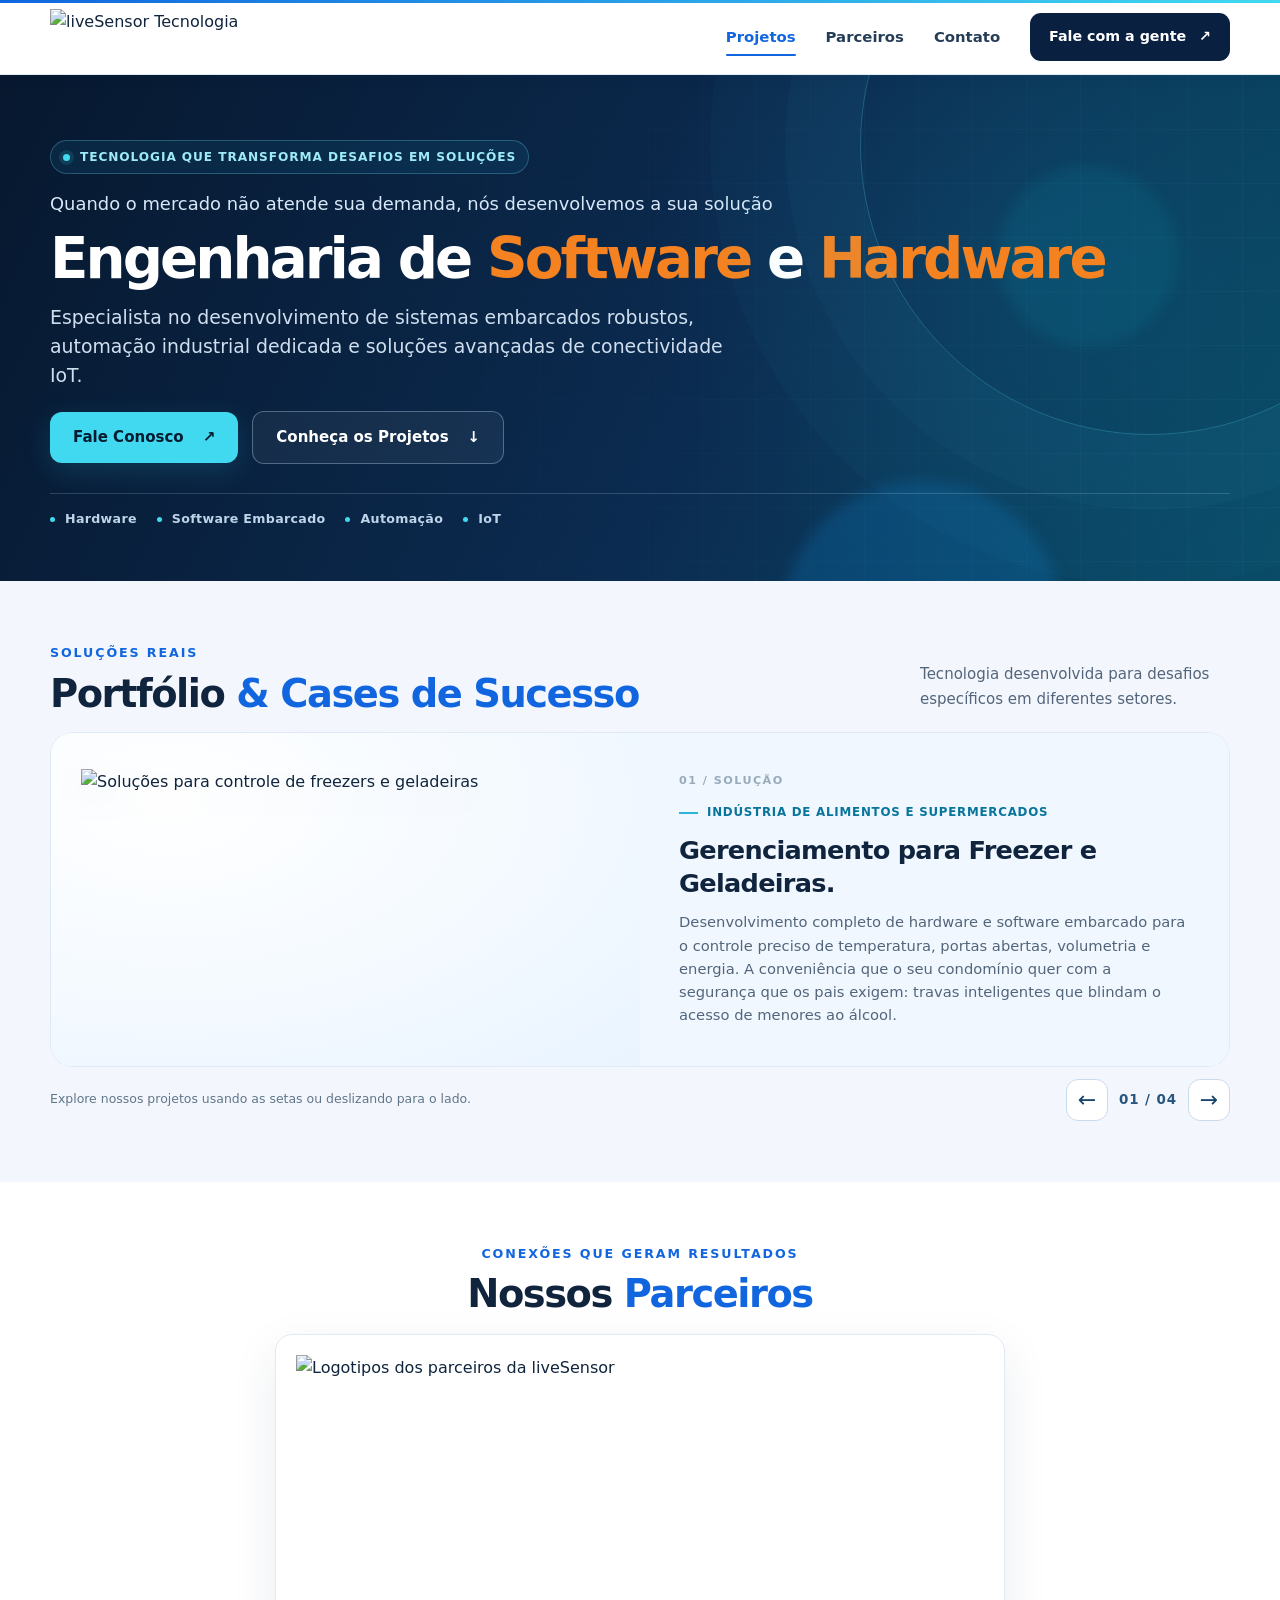
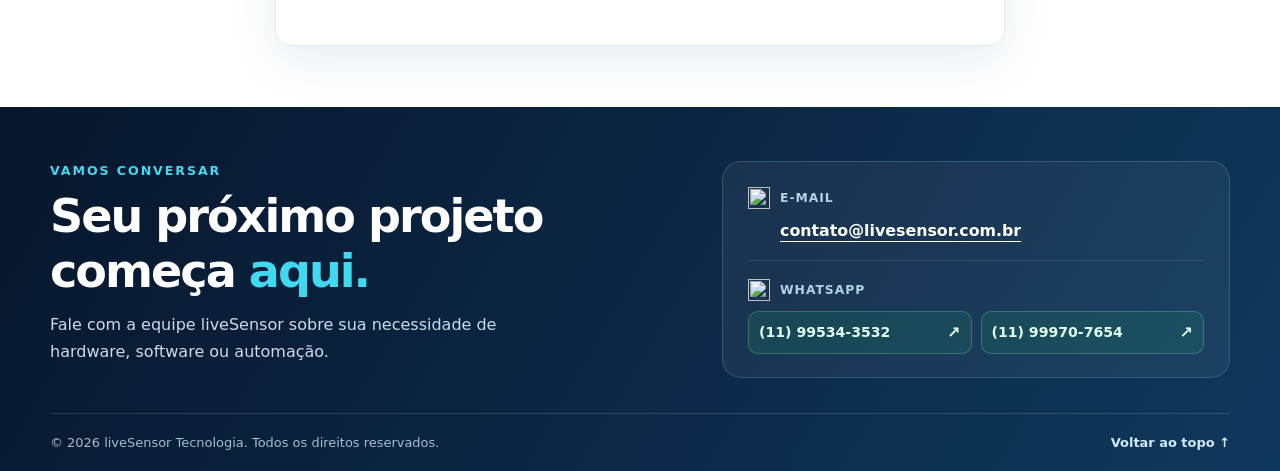
==== painel.html @ b9845a20 "Add files via upload" ====
<!DOCTYPE html>
<html lang="pt-BR">
<head>
  <meta charset="UTF-8">
  <meta name="viewport" content="width=device-width, initial-scale=1.0">
  <meta name="theme-color" content="#071b35">
  <meta name="description" content="liveSensor Tecnologia: desenvolvimento de hardware, software embarcado, automação industrial e soluções IoT sob medida.">
  <title>liveSensor | Desenvolvimento Tecnológico e IoT</title>
  <link rel="stylesheet" href="styles.css">
  <script src="script.js" defer></script>
</head>
<body>
  <a class="skip-link" href="#conteudo">Pular para o conteúdo</a>
  <div class="scroll-progress" aria-hidden="true"></div>

  <header class="site-header" id="topo">
    <div class="container header-inner">
      <a class="brand" href="#topo" aria-label="liveSensor Tecnologia — início">
        <img class="brand-logo" src="assets/logo.png" alt="liveSensor Tecnologia" width="250" height="69">
      </a>

      <button class="menu-toggle" type="button" aria-label="Abrir menu" aria-controls="main-navigation" aria-expanded="false">
        <span></span><span></span><span></span>
      </button>

      <nav class="main-nav" id="main-navigation" aria-label="Navegação principal">
        <a class="nav-link" href="#portfolio">Projetos</a>
        <a class="nav-link" href="#parceiros">Parceiros</a>
        <a class="nav-link" href="#contato">Contato</a>
        <a class="nav-contact" href="mailto:contato@livesensor.com.br">Fale com a gente <span aria-hidden="true">↗</span></a>
      </nav>
    </div>
  </header>

  <main id="conteudo">
    <section class="hero" aria-labelledby="hero-title">
      <div class="hero-grid" aria-hidden="true"></div>
      <div class="hero-pointer-glow" aria-hidden="true"></div>
      <div class="hero-orb hero-orb-one" aria-hidden="true"></div>
      <div class="hero-orb hero-orb-two" aria-hidden="true"></div>
      <div class="container hero-content">
        <p class="hero-eyebrow"><span class="live-dot" aria-hidden="true"></span> Tecnologia que transforma desafios em soluções</p>
        <p class="hero-tagline">Quando o mercado não atende sua demanda, nós desenvolvemos a sua solução</p>
        <h1 id="hero-title">Engenharia de <span class="hero-accent">Software</span> e <span class="hero-accent">Hardware</span></h1>
        <p class="hero-description">Especialista no desenvolvimento de sistemas embarcados robustos, automação industrial dedicada e soluções avançadas de conectividade IoT.</p>
        <div class="hero-actions">
          <a class="button button-primary" href="#contato">Fale Conosco <span aria-hidden="true">↗</span></a>
          <a class="button button-outline" href="#portfolio">Conheça os Projetos <span aria-hidden="true">↓</span></a>
        </div>
        <div class="hero-expertise" aria-label="Áreas de atuação">
          <span>Hardware</span><span>Software Embarcado</span><span>Automação</span><span>IoT</span>
        </div>
      </div>
    </section>

    <section class="portfolio section" id="portfolio" aria-labelledby="portfolio-title">
      <div class="container">
        <div class="section-heading">
          <div>
            <p class="section-kicker">SOLUÇÕES REAIS</p>
            <h2 id="portfolio-title">Portfólio <span>&amp; Cases de Sucesso</span></h2>
          </div>
          <p class="section-intro">Tecnologia desenvolvida para desafios específicos em diferentes setores.</p>
        </div>

        <div class="projects" id="project-track" role="region" aria-roledescription="carrossel" aria-label="Projetos e soluções da liveSensor" tabindex="0">
          <article class="project-card" data-category="industria" role="group" aria-roledescription="slide" aria-label="Projeto 1 de 4">
            <div class="project-media">
              <img src="assets/Freezer.jpg" alt="Soluções para controle de freezers e geladeiras" width="988" height="524" decoding="async">
            </div>
            <div class="project-content">
              <span class="project-number">01 / SOLUÇÃO</span>
              <p class="project-tag">Indústria de Alimentos e Supermercados</p>
              <h3>Gerenciamento para Freezer e Geladeiras.</h3>
              <p>Desenvolvimento completo de hardware e software embarcado para o controle preciso de temperatura, portas abertas, volumetria e energia. A conveniência que o seu condomínio quer com a segurança que os pais exigem: travas inteligentes que blindam o acesso de menores ao álcool.</p>
            </div>
          </article>

          <article class="project-card" data-category="automacao" role="group" aria-roledescription="slide" aria-label="Projeto 2 de 4">
            <div class="project-media">
              <img src="assets/MBO1.jpg" alt="Sistemas para automação de dobradeiras MBO" width="731" height="274" decoding="async">
            </div>
            <div class="project-content">
              <span class="project-number">02 / SOLUÇÃO</span>
              <p class="project-tag">Automação &amp; Retrofit</p>
              <h3>Controlador dobradeira MBO &amp; Dobra Janela</h3>
              <p>Transforme a eficiência da sua indústria gráfica com automação inteligente: controle de dobradeiras MBO, dobra janela e contadores de passagem monitorados em tempo real via IoT no seu celular ou desktop, garantindo o aumento real da sua produção e o fim do desperdício.</p>
            </div>
          </article>

          <article class="project-card" data-category="saude" role="group" aria-roledescription="slide" aria-label="Projeto 3 de 4">
            <div class="project-media">
              <img src="assets/CONJUNTO.jpg" alt="Dispositivos de monitoramento multiparamétrico para telemedicina" width="923" height="480" decoding="async">
            </div>
            <div class="project-content">
              <span class="project-number">03 / SOLUÇÃO</span>
              <p class="project-tag">Tecnologia Médica &amp; IoT</p>
              <h3>Telemedicina Multi-Parâmetros e Sensores</h3>
              <p>Eleve o padrão de cuidado da sua instituição com monitoramento clínico inteligente: dispositivos médicos avançados que capturam ECG, temperatura e oxigenação em tempo real, enviando os dados direto para a sua equipe multidisciplinar e integrando a telemedicina à rotina de clínicas, hospitais e casas de repouso.</p>
            </div>
          </article>

          <article class="project-card" data-category="seguranca" role="group" aria-roledescription="slide" aria-label="Projeto 4 de 4">
            <div class="project-media">
              <img src="assets/PORTARIA.jpg" alt="Equipamentos e interface de controle de acesso em condomínios" width="1003" height="648" decoding="async">
            </div>
            <div class="project-content">
              <span class="project-number">04 / SOLUÇÃO</span>
              <p class="project-tag">Controle de Acesso</p>
              <h3>Segurança e Agilidade em Condomínios</h3>
              <p>Controle de acesso com conexão direta ao apartamento ou ao morador, mesmo que o mesmo não esteja na localidade. Agilizando a comunicação para condômino.</p>
            </div>
          </article>
        </div>
        <div class="carousel-controls" aria-label="Controles do carrossel de projetos">
          <p class="carousel-hint">Explore nossos projetos usando as setas ou deslizando para o lado.</p>
          <div class="carousel-controls-actions">
            <button class="carousel-arrow" type="button" data-carousel-prev aria-label="Projeto anterior" title="Projeto anterior">&#8592;</button>
            <output class="carousel-count" id="carousel-count" aria-live="polite" aria-atomic="true">01 / 04</output>
            <button class="carousel-arrow" type="button" data-carousel-next aria-label="Próximo projeto" title="Próximo projeto">&#8594;</button>
          </div>
        </div>
      </div>
    </section>

    <section class="partners section" id="parceiros" aria-labelledby="partners-title">
      <div class="container">
        <div class="section-heading section-heading-center">
          <p class="section-kicker">CONEXÕES QUE GERAM RESULTADOS</p>
          <h2 id="partners-title">Nossos <span>Parceiros</span></h2>
        </div>
        <div class="partners-image">
          <img src="assets/parceiros.jpg" alt="Logotipos dos parceiros da liveSensor" width="1080" height="424" decoding="async">
        </div>
      </div>
    </section>
  </main>

  <footer class="site-footer" id="contato">
    <div class="container">
      <div class="footer-top">
        <div class="footer-intro">
          <p class="section-kicker">VAMOS CONVERSAR</p>
          <h2>Seu próximo projeto começa <span>aqui.</span></h2>
          <p>Fale com a equipe liveSensor sobre sua necessidade de hardware, software ou automação.</p>
        </div>
        <div class="contact-card">
          <div class="contact-group">
            <p class="contact-label"><img class="contact-icon" src="assets/email.svg" width="22" height="22" alt="" aria-hidden="true">E-mail</p>
            <a class="contact-link" href="mailto:contato@livesensor.com.br">contato@livesensor.com.br</a>
          </div>
          <div class="contact-group">
            <p class="contact-label"><img class="contact-icon" src="assets/whatsapp.svg" width="22" height="22" alt="" aria-hidden="true">WhatsApp</p>
            <div class="whatsapp-numbers" aria-label="Dois números para atendimento via WhatsApp">
              <a class="whatsapp-number" href="https://wa.me/5511995343532" target="_blank" rel="noopener noreferrer" aria-label="Conversar pelo WhatsApp no número (11) 99534-3532">(11) 99534-3532 <span aria-hidden="true">↗</span></a>
              <a class="whatsapp-number" href="https://wa.me/5511999707654" target="_blank" rel="noopener noreferrer" aria-label="Conversar pelo WhatsApp no número (11) 99970-7654">(11) 99970-7654 <span aria-hidden="true">↗</span></a>
            </div>
          </div>
        </div>
      </div>
      <div class="footer-bottom">
        <span>© <span id="current-year">2026</span> liveSensor Tecnologia. Todos os direitos reservados.</span>
        <a href="#topo">Voltar ao topo ↑</a>
      </div>
    </div>
  </footer>
  <a class="back-to-top" href="#topo" aria-label="Voltar ao topo" title="Voltar ao topo">↑</a>
</body>
</html>
---- styles.css ----
:root {
  color-scheme: light;
  --navy-950: #07162c;
  --navy-900: #0a2040;
  --navy-800: #123455;
  --blue-600: #1166df;
  --blue-500: #277ded;
  --cyan-400: #41d9f0;
  --cyan-300: #86ecf8;
  --brand-orange: #f58220;
  --ink: #10253d;
  --slate: #53657b;
  --surface: #ffffff;
  --cloud: #f3f7fd;
  --line: #e0eaf4;
  --shadow: 0 16px 48px rgba(11, 45, 84, .085);
  --radius: 22px;
  --header-height: 88px;
}
*, *::before, *::after { box-sizing: border-box; }
html { scroll-behavior: smooth; scroll-padding-top: calc(var(--header-height) + 12px); }
body { margin: 0; font-family: Inter, 'Segoe UI', system-ui, -apple-system, BlinkMacSystemFont, sans-serif; color: var(--ink); background: var(--surface); line-height: 1.65; -webkit-font-smoothing: antialiased; }
a { color: inherit; }
img { max-width: 100%; display: block; }
button { font: inherit; }
button, a { -webkit-tap-highlight-color: transparent; }
a:focus-visible, button:focus-visible { outline: 3px solid var(--cyan-400); outline-offset: 4px; }
.container { width: min(100% - 48px, 1180px); margin-inline: auto; }
.skip-link { position: absolute; z-index: 3000; top: -100px; left: 16px; background: white; padding: 9px 16px; }
.skip-link:focus { top: 16px; }

/* Cabeçalho com navegação responsiva */
.site-header { position: sticky; top: 0; z-index: 50; background: rgba(255,255,255,.98); border-bottom: 1px solid var(--line); box-shadow: 0 5px 28px rgba(9,40,78,.055); }
.site-header::before { content: ''; position: absolute; inset: 0 0 auto; height: 3px; background: linear-gradient(90deg, var(--blue-600), var(--cyan-400)); }
.header-inner { min-height: var(--header-height); display: flex; align-items: center; justify-content: space-between; gap: 24px; }
.brand { display: inline-flex; flex: 0 0 auto; align-items: center; text-decoration: none; }
.brand-logo { width: clamp(185px, 18vw, 220px); height: auto; }
.main-nav { display: flex; align-items: center; gap: 30px; }
.nav-link { color: #263d58; font-size: .93rem; font-weight: 650; text-decoration: none; transition: color .18s ease; }
.nav-link:hover { color: var(--blue-600); }
.nav-contact { padding: 12px 19px; border-radius: 11px; background: var(--navy-900); color: white; font-size: .89rem; font-weight: 700; text-decoration: none; transition: background .2s ease, transform .2s ease; }
.nav-contact:hover { background: var(--blue-600); transform: translateY(-1px); }
.nav-contact span { margin-left: 8px; }
.menu-toggle { display: none; }

/* Abertura com estética tecnológica */
.hero { position: relative; isolation: isolate; overflow: hidden; background: linear-gradient(116deg, #07182f 0%, #0b2b50 56%, #094c67 100%); color: white; padding: clamp(82px, 9vw, 132px) 0 82px; }
.hero-grid { position: absolute; z-index: -1; inset: 0; opacity: .25; background-image: linear-gradient(rgba(118,214,242,.16) 1px,transparent 1px), linear-gradient(90deg,rgba(118,214,242,.16) 1px,transparent 1px); background-size: 54px 54px; mask-image: linear-gradient(90deg,transparent 15%,#000 100%); }
.hero::after { content: ''; position: absolute; width: 580px; height: 580px; right: -160px; top: -220px; border: 1px solid rgba(91,228,247,.25); border-radius: 50%; box-shadow: 0 0 0 75px rgba(65,217,240,.026), 0 0 0 150px rgba(65,217,240,.025); pointer-events: none; }
.hero-orb { position: absolute; z-index: -1; filter: blur(7px); border-radius: 50%; pointer-events: none; }
.hero-orb-one { width: 280px; height: 280px; right: 17%; bottom: -180px; background: rgba(16,135,217,.21); }
.hero-orb-two { width: 180px; height: 180px; right: 8%; top: 18%; background: rgba(5,211,228,.08); }
.hero-content { position: relative; }
.hero-eyebrow { display: inline-flex; align-items: center; gap: 10px; margin: 0 0 29px; padding: 8px 13px; border: 1px solid rgba(110,226,245,.27); border-radius: 999px; background: rgba(21,122,166,.14); color: #9eeaf6; font-size: .76rem; font-weight: 700; letter-spacing: .075em; text-transform: uppercase; }
.live-dot { width: 7px; height: 7px; flex: 0 0 auto; border-radius: 50%; background: var(--cyan-400); box-shadow: 0 0 0 4px rgba(65,217,240,.12); }
.hero-tagline { max-width: 760px; margin: 0 0 18px; color: #d8e8f8; font-size: clamp(.98rem, 1.6vw, 1.12rem); font-weight: 500; }
.hero h1 { max-width: none; margin: 0 0 20px; font-size: clamp(2.07rem, 4.95vw, 4.14rem); line-height: 1.08; font-weight: 820; letter-spacing: -.052em; white-space: nowrap; }
.hero-accent { color: var(--brand-orange); }
.hero-description { max-width: 750px; margin: 0; color: #d0dfef; font-size: clamp(1rem, 1.65vw, 1.18rem); }
.hero-actions { display: flex; align-items: center; flex-wrap: wrap; gap: 14px; margin-top: 31px; }
.button { display: inline-flex; align-items: center; justify-content: center; gap: 19px; min-height: 50px; padding: 13px 23px; border-radius: 12px; font-size: .94rem; font-weight: 750; text-decoration: none; transition: transform .2s ease, background .2s ease, box-shadow .2s ease; }
.button:hover { transform: translateY(-2px); }
.button-primary { color: #041c31; background: var(--cyan-400); box-shadow: 0 8px 28px rgba(45,202,231,.16); }
.button-primary:hover { background: var(--cyan-300); }
.button-outline { border: 1px solid rgba(201,230,250,.33); background: rgba(255,255,255,.05); color: white; }
.button-outline:hover { background: rgba(255,255,255,.11); }
.hero-expertise { display: flex; gap: 10px 25px; flex-wrap: wrap; margin-top: 59px; padding-top: 21px; border-top: 1px solid rgba(212,236,255,.18); color: #bed4e9; font-size: .79rem; font-weight: 600; letter-spacing: .025em; }
.hero-expertise span { display: inline-flex; align-items: center; gap: 10px; }
.hero-expertise span::before { content: ''; width: 5px; height: 5px; border-radius: 50%; background: var(--cyan-400); }

/* Portfólio */
.section { padding: clamp(66px, 7vw, 105px) 0; }
.portfolio { background: var(--cloud); }
.section-heading { display: flex; align-items: end; justify-content: space-between; gap: 24px; margin-bottom: 38px; }
.section-kicker { margin: 0 0 11px; color: var(--blue-600); font-size: .79rem; font-weight: 800; letter-spacing: .15em; }
.section-heading h2 { margin: 0; font-size: clamp(1.85rem, 3.35vw, 2.75rem); line-height: 1.18; letter-spacing: -.038em; }
.section-heading h2 span { color: var(--blue-600); }
.section-intro { max-width: 310px; margin: 0 0 4px; color: var(--slate); font-size: .94rem; }
.projects { display: grid; gap: 28px; }
.project-card { display: grid; grid-template-columns: minmax(0,1fr) minmax(0,1fr); min-height: 355px; overflow: hidden; border: 1px solid var(--line); border-radius: var(--radius); background-color: rgb(240, 247, 254); }background: white; box-shadow: var(--shadow); }
.project-card:nth-child(even) .project-media { order: 2; }
.project-media { min-width: 0; display: grid; place-items: center; padding: clamp(18px, 3vw, 35px); background: radial-gradient(ellipse at 20% 20%, #fff 0%, #f3f9ff 59%, #e9f4ff 100%); overflow: hidden; }
.project-media img { width: 100%; height: 100%; max-height: 285px; object-fit: contain; transition: transform .35s ease; filter: drop-shadow(0 12px 17px rgba(17,51,84,.06)); }
.project-card:hover .project-media img { transform: scale(1.025); }
.project-content { display: flex; flex-direction: column; justify-content: center; align-items: flex-start; padding: clamp(27px, 4vw, 52px); min-width: 0; background-color: rgb(240, 247, 254); }
.project-number { display: inline-block; margin-bottom: 28px; font-size: .7rem; font-weight: 800; letter-spacing: .13em; color: #98abbc; }
.project-tag { display: inline-flex; align-items: center; gap: 9px; margin: 0 0 11px; color: #08759c; text-transform: uppercase; font-size: .74rem; font-weight: 800; letter-spacing: .065em; }
.project-tag::before { content: ''; width: 19px; height: 2px; background: #2bb5d9; }
.project-content h3 { margin: 0 0 16px; color: var(--ink); font-size: clamp(1.4rem, 2.1vw, 1.85rem); line-height: 1.28; letter-spacing: -.028em; }
.project-content > p:last-child { margin: 0; color: var(--slate); font-size: .95rem; line-height: 1.75; }

/* Parceiros */
.partners { background: #fff; }
.section-heading-center { display: block; text-align: center; margin-bottom: 35px; }
.partners-image { max-width: 930px; margin-inline: auto; padding: clamp(15px, 2.5vw, 30px); border: 1px solid var(--line); border-radius: 22px; background: white; box-shadow: var(--shadow); }
.partners-image img { width: 100%; height: auto; object-fit: contain; }

/* Contato e rodapé */
.site-footer { padding: 76px 0 0; color: white; background: linear-gradient(120deg,#07162c 0%,#10385c 100%); }
.footer-top { display: grid; grid-template-columns: minmax(0,1.1fr) minmax(0,.9fr); gap: clamp(28px, 7vw, 100px); align-items: start; padding-bottom: 64px; }
.footer-intro .section-kicker { color: var(--cyan-400); }
.footer-intro h2 { max-width: 560px; margin: 0 0 17px; font-size: clamp(1.9rem,4vw,3.25rem); line-height: 1.2; letter-spacing: -.043em; }
.footer-intro h2 span { color: var(--cyan-400); }
.footer-intro > p:last-child { max-width: 470px; margin: 0; color: #c9ddef; }
.contact-card { padding: 29px; border: 1px solid rgba(163,224,249,.2); border-radius: 19px; background: rgba(255,255,255,.055); }
.contact-label { margin: 0 0 4px; color: #a9c4d9; font-size: .77rem; font-weight: 700; letter-spacing: .08em; text-transform: uppercase; }
.contact-label-spaced { margin-top: 18px; }
.contact-link { display: inline-block; max-width: 100%; overflow-wrap: anywhere; color: white; font-size: clamp(.99rem,1.5vw,1.12rem); font-weight: 700; text-underline-offset: 5px; }
.contact-link:hover { color: var(--cyan-400); }
.button-whatsapp { display: flex; margin-top: 24px; background: #1ec477; color: #052b1b; }
.button-whatsapp:hover { background: #3fda93; }
.footer-bottom { display: flex; align-items: center; justify-content: space-between; gap: 14px; border-top: 1px solid rgba(255,255,255,.14); min-height: 77px; color: #a3bfd5; font-size: .81rem; }
.footer-bottom a { color: #cfe8f5; text-decoration: none; font-weight: 700; }
.footer-bottom a:hover { color: var(--cyan-400); }

@media (max-width: 900px) {
  :root { --header-height: 78px; }
  .brand-logo { width: 185px; }
  .main-nav { gap: 18px; }
  .nav-contact { padding: 11px 12px; }
  .project-card { min-height: 330px; }
  .project-content { padding: 26px; }
  .project-number { margin-bottom: 14px; }
}
@media (max-width: 700px) {
  :root { --header-height: 74px; }
  .container { width: min(100% - 36px, 560px); }
  .header-inner { position: relative; }
  .brand-logo { width: 175px; }
  .menu-toggle { display: flex; width: 44px; height: 44px; align-items: center; justify-content: center; flex-direction: column; gap: 5px; padding: 8px; border: 1px solid var(--line); border-radius: 10px; background: white; cursor: pointer; }
  .menu-toggle span { width: 21px; height: 2px; border-radius: 2px; background: var(--navy-900); transition: transform .2s ease, opacity .2s ease; }
  .menu-toggle[aria-expanded="true"] span:first-child { transform: translateY(7px) rotate(45deg); }
  .menu-toggle[aria-expanded="true"] span:nth-child(2) { opacity: 0; }
  .menu-toggle[aria-expanded="true"] span:last-child { transform: translateY(-7px) rotate(-45deg); }
  .main-nav { display: none; position: absolute; top: calc(100% - 1px); left: -18px; right: -18px; flex-direction: column; align-items: stretch; gap: 0; padding: 12px 18px 17px; border: 1px solid var(--line); border-top: 0; border-radius: 0 0 15px 15px; background: white; box-shadow: 0 17px 25px rgba(6,33,66,.12); }
  .main-nav.is-open { display: flex; }
  .nav-link { padding: 11px 9px; }
  .nav-contact { margin-top: 7px; text-align: center; }
  .hero { padding: 66px 0 42px; }
  .hero::after { width: 340px; height: 340px; right: -220px; top: -140px; }
  .hero-eyebrow { font-size: .66rem; letter-spacing: .045em; line-height: 1.4; margin-bottom: 24px; }
  .hero h1 { font-size: clamp(2.12rem, 9.25vw, 3.3rem); }
  .hero-expertise { margin-top: 42px; }
  .section { padding: 65px 0; }
  .section-heading { display: block; margin-bottom: 28px; }
  .section-intro { max-width: 510px; margin-top: 13px; }
  .projects { gap: 21px; }
  .project-card { grid-template-columns: minmax(0, 1fr); min-height: 0; border-radius: 18px; }
  .project-card:nth-child(even) .project-media { order: 0; }
  .project-media { height: clamp(220px, 58vw, 310px); padding: 20px; }
  .project-media img { max-height: 100%; }
  .project-content { padding: 27px 24px 29px; }
  .project-number { margin-bottom: 13px; }
  .project-content h3 { font-size: 1.45rem; }
  .footer-top { grid-template-columns: 1fr; gap: 27px; padding-bottom: 47px; }
  .site-footer { padding-top: 59px; }
}
@media (max-width: 390px) {
  .container { width: calc(100% - 30px); }
  .main-nav { left: -15px; right: -15px; }
  .hero-eyebrow { font-size: .63rem; }
  .hero-actions { gap: 10px; }
  .button { padding-inline: 16px; gap: 8px; font-size: .87rem; }
  .project-content { padding: 24px 20px; }
  .footer-bottom { flex-direction: column; align-items: flex-start; justify-content: center; gap: 7px; padding: 18px 0; }
}
@media (prefers-reduced-motion: reduce) {
  html { scroll-behavior: auto; }
  *, *::before, *::after { transition-duration: .01ms !important; animation-duration: .01ms !important; }
}


/* v2 — interatividade discreta, conteúdo acessível e contatos com ícones locais */
.scroll-progress { position: fixed; inset: 0 auto auto 0; z-index: 110; height: 3px; width: 100%; transform: scaleX(0); transform-origin: left center; pointer-events: none; background: linear-gradient(90deg, #1674ff, #41d9f0, #8df5ec); box-shadow: 0 0 12px rgba(65,217,240,.55); }
.site-header { transition: box-shadow .24s ease, background .24s ease; }
.site-header.is-scrolled { box-shadow: 0 10px 33px rgba(7,32,62,.13); background: rgba(255,255,255,.96); backdrop-filter: blur(13px); -webkit-backdrop-filter: blur(13px); }
.nav-link { position: relative; }
.nav-link::after { content: ''; position: absolute; left: 0; right: 100%; bottom: -7px; height: 2px; border-radius: 2px; background: var(--blue-600); transition: right .25s ease; }
.nav-link:hover::after, .nav-link.is-active::after { right: 0; }
.nav-link.is-active { color: var(--blue-600); }
.hero-pointer-glow { position: absolute; z-index: -1; inset: 0; pointer-events: none; opacity: .42; background: radial-gradient(550px circle at var(--pointer-x, 80%) var(--pointer-y, 35%), rgba(35,190,233,.21), transparent 68%); transition: opacity .4s ease; }
.hero-grid { animation: drift-grid 32s linear infinite; }
.hero-orb-one { animation: float-orb 9s ease-in-out infinite alternate; }
.hero-orb-two { animation: float-orb 12s ease-in-out infinite alternate-reverse; }
.live-dot { animation: dot-pulse 2.5s ease-in-out infinite; }
@keyframes drift-grid { to { background-position: 54px 54px; } }
@keyframes float-orb { to { transform: translate3d(0,-25px,0); } }
@keyframes dot-pulse { 50% { box-shadow: 0 0 0 9px rgba(65,217,240,0); } }
.project-filters { display: none; }
.filter-button { border: 1px solid #cfdeee; border-radius: 999px; padding: 10px 18px; min-height: 44px; color: #31516c; background: #fff; font-size: .86rem; font-weight: 700; cursor: pointer; transition: background .2s ease, border-color .2s ease, color .2s ease, box-shadow .2s ease, transform .2s ease; }
.filter-button:hover { border-color: #74bddb; color: var(--blue-600); transform: translateY(-1px); }
.filter-button.is-active { border-color: var(--blue-600); color: #fff; background: var(--blue-600); box-shadow: 0 7px 19px rgba(17,102,223,.15); }
.project-card[hidden] { display: none !important; }
.project-card { transition: box-shadow .3s ease, border-color .3s ease, transform .3s ease; }
@media (hover: hover) and (pointer: fine) {
  .project-card:hover { border-color: #bfd9f8; transform: translateY(-4px); box-shadow: 0 24px 50px rgba(11,45,84,.13); }
}
.project-card.filter-just-shown { animation: project-appear .36s ease-out both; }
@keyframes project-appear { from { opacity: .5; transform: translateY(12px); } to { opacity: 1; transform: translateY(0); } }
.visually-hidden { position: absolute!important; height: 1px; width: 1px; padding: 0; margin: -1px; overflow: hidden; clip: rect(0,0,0,0); white-space: nowrap; border: 0; }
.js-enhanced .reveal:not(.is-revealed) { opacity: 0; transform: translateY(24px); }
.js-enhanced .reveal { transition: opacity .65s ease, transform .65s cubic-bezier(.2,.7,.2,1); }
.js-enhanced .reveal.is-revealed { opacity: 1; transform: translateY(0); }
.contact-card { transition: border-color .3s ease, background .3s ease; }
.contact-card:hover { border-color: rgba(99,217,244,.45); background: rgba(255,255,255,.07); }
.contact-group + .contact-group { margin-top: 21px; padding-top: 19px; border-top: 1px solid rgba(255,255,255,.1); }
.contact-label { display: flex; align-items: center; gap: 10px; min-height: 27px; margin-bottom: 4px; color: #b2d3e6; }
.contact-icon { width: 22px; height: 22px; flex: 0 0 auto; object-fit: contain; }
.contact-link { display: inline-block; margin-left: 32px; max-width: calc(100% - 32px); text-decoration-thickness: 1px; }
.button-whatsapp img { width: 22px; height: 22px; flex: 0 0 auto; filter: brightness(.3) saturate(1); }
.back-to-top { position: fixed; right: 22px; bottom: 20px; z-index: 40; width: 46px; height: 46px; display: grid; place-items: center; border: 1px solid rgba(255,255,255,.5); border-radius: 14px; background: var(--navy-900); color: white; box-shadow: 0 8px 23px rgba(9,38,74,.24); text-decoration: none; font-size: 26px; font-weight: 700; line-height: 1; opacity: 0; visibility: hidden; transform: translateY(14px); transition: opacity .22s ease, visibility .22s ease, transform .22s ease, background .22s ease; }
.back-to-top.is-visible { opacity: 1; visibility: visible; transform: translateY(0); }
.back-to-top:hover { background: var(--blue-600); transform: translateY(-3px); }
@media (max-width:700px) {
  .project-filters { flex-wrap: nowrap; overflow-x: auto; scrollbar-width: thin; margin-right: -18px; padding: 0 18px 8px 0; -webkit-overflow-scrolling: touch; }
  .filter-button { flex: 0 0 auto; }
  .nav-link::after { display: none; }
  .back-to-top { right: 14px; bottom: 14px; width: 42px; height: 42px; }
}
@media (max-width:390px) {
  .contact-card { padding: 21px 18px; }
  .contact-link { font-size: .97rem; }
  .button-whatsapp { gap: 7px; padding-inline: 10px; }
}
@media (prefers-reduced-motion: reduce) {
  .hero-grid, .hero-orb, .live-dot, .project-card.filter-just-shown { animation: none !important; }
  .js-enhanced .reveal:not(.is-revealed), .js-enhanced .reveal { opacity: 1; transform: none; }
}

/* Dois canais de atendimento via WhatsApp */
.button-whatsapp-secondary { margin-top: 10px; }
.button-whatsapp { width: 100%; gap: 10px; flex-wrap: wrap; text-align: center; }
.button-whatsapp span { margin-left: auto; }


/* V3 — apresentação mais compacta e portfólio em carrossel */
:root { --header-height: 74px; }
.header-inner { gap: 18px; }
.brand-logo { width: clamp(178px, 17vw, 205px); }
.site-header { box-shadow: 0 3px 15px rgba(9, 40, 78, .05); }
.hero { padding: clamp(44px, 5.1vw, 73px) 0 clamp(36px, 4vw, 56px); }
.hero-eyebrow { margin-bottom: 15px; padding: 6px 12px; }
.hero-tagline { margin-bottom: 10px; }
.hero h1 { font-size: clamp(2rem, 4.4vw, 3.65rem); margin-bottom: 13px; white-space: nowrap; }
.hero-description { max-width: 710px; line-height: 1.55; }
.hero-actions { margin-top: 21px; }
.hero-expertise { margin-top: 29px; padding-top: 15px; gap: 8px 20px; }
.section { padding: clamp(40px, 4.8vw, 62px) 0; }
.section-heading { margin-bottom: 16px; }
.section-kicker { margin-bottom: 7px; }
.section-heading h2 { font-size: clamp(1.7rem, 3vw, 2.5rem); }
.project-filters { display: none; }
.filter-button { flex: 0 0 auto; min-height: 40px; padding: 8px 15px; scroll-snap-align: start; white-space: nowrap; }
.projects { display: flex; align-items: stretch; gap: 0; overflow-x: auto; overscroll-behavior-inline: contain; scroll-snap-type: x mandatory; scrollbar-width: none; scroll-behavior: smooth; border-radius: var(--radius); }
.projects::-webkit-scrollbar { display: none; }
.project-card, .project-card:nth-child(even) { flex: 0 0 100%; width: 100%; min-width: 100%; min-height: 310px; max-height: none; scroll-snap-align: start; scroll-snap-stop: always; box-shadow: none; }
.project-card:nth-child(even) .project-media { order: 0; }
.project-media { padding: clamp(17px, 2.8vw, 30px); }
.project-media img { max-height: 260px; }
.project-content { padding: clamp(22px, 3.25vw, 39px); }
.project-number { margin-bottom: 13px; }
.project-content h3 { margin-bottom: 11px; font-size: clamp(1.3rem, 2vw, 1.72rem); }
.project-content > p:last-child { line-height: 1.58; font-size: .92rem; }
.project-card.filter-just-shown { animation: none; }
.carousel-controls { display: flex; justify-content: space-between; align-items: center; gap: 14px; margin-top: 12px; }
.carousel-hint { margin: 0; color: #61768a; font-size: .78rem; }
.carousel-controls-actions { display: flex; align-items: center; gap: 9px; margin-left: auto; }
.carousel-arrow { display: inline-grid; place-items: center; width: 42px; height: 42px; border: 1px solid #c9dceb; border-radius: 12px; color: #16436a; background: white; font-size: 22px; line-height: 1; cursor: pointer; transition: color .2s, background .2s, border-color .2s, transform .2s; }
.carousel-arrow:hover { background: var(--blue-600); color: white; border-color: var(--blue-600); transform: translateY(-1px); }
.carousel-count { min-width: 62px; text-align: center; font-weight: 800; font-size: .84rem; letter-spacing: .07em; color: #28567e; font-variant-numeric: tabular-nums; }
.section-heading-center { margin-bottom: 17px; }
.partners-image { max-width: 730px; padding: clamp(9px, 2vw, 20px); border-radius: 17px; }
.site-footer { padding-top: clamp(39px, 4.2vw, 56px); }
.footer-top { gap: clamp(22px, 4vw, 64px); padding-bottom: 35px; }
.footer-intro h2 { margin-bottom: 13px; font-size: clamp(1.9rem, 3.6vw, 2.9rem); }
.contact-card { padding: 23px 25px; }
.contact-group + .contact-group { margin-top: 16px; padding-top: 15px; }
.contact-label { margin-bottom: 6px; }
.contact-link { font-size: .99rem; }
.whatsapp-numbers { display: grid; grid-template-columns: repeat(2, minmax(0, 1fr)); gap: 9px; margin-top: 8px; }
.whatsapp-number { display: inline-flex; align-items: center; justify-content: space-between; gap: 7px; min-height: 43px; border: 1px solid rgba(125, 230, 190, .28); border-radius: 10px; padding: 9px 10px; background: rgba(27, 183, 108, .13); color: #e0ffed; font-size: .88rem; line-height: 1.35; white-space: nowrap; font-weight: 700; text-decoration: none; transition: background .2s, border-color .2s, transform .2s; }
.whatsapp-number:hover { background: rgba(27, 183, 108, .26); border-color: rgba(125, 230, 190, .6); transform: translateY(-1px); }
.whatsapp-number span { font-size: 1rem; }
.footer-bottom { min-height: 58px; }
@media (max-width: 900px) {
  :root { --header-height: 70px; }
  .project-card { min-height: 300px; }
  .project-content { padding: 22px; }
  .whatsapp-numbers { grid-template-columns: 1fr; }
}
@media (max-width: 700px) {
  :root { --header-height: 66px; }
  .container { width: min(100% - 34px, 560px); }
  .brand-logo { width: 172px; }
  .hero { padding: 39px 0 30px; }
  .hero-eyebrow { margin-bottom: 12px; }
  .hero h1 { font-size: clamp(1.72rem, 7.4vw, 2.82rem); letter-spacing: -.045em; white-space: nowrap; }
  .hero-actions { margin-top: 20px; }
  .hero-expertise { margin-top: 23px; }
  .section { padding: 37px 0; }
  .section-heading { margin-bottom: 14px; }
  .section-intro { margin-top: 7px; }
  .project-filters { margin-right: 0; padding: 2px 2px 8px; }
  .project-card, .project-card:nth-child(even) { grid-template-columns: minmax(0,1fr); min-height: 0; border-radius: 16px; }
  .project-media { height: clamp(162px, 46vw, 225px); padding: 16px; }
  .project-media img { max-height: 100%; }
  .project-content { padding: 18px 20px 22px; }
  .project-number { margin-bottom: 8px; }
  .project-tag { margin-bottom: 7px; }
  .project-content h3 { margin-bottom: 8px; font-size: 1.3rem; }
  .project-content > p:last-child { font-size: .89rem; line-height: 1.55; }
  .carousel-hint { font-size: .73rem; max-width: 215px; }
  .carousel-controls { margin-top: 9px; }
  .carousel-arrow { width: 40px; height: 40px; }
  .site-footer { padding-top: 38px; }
  .footer-top { gap: 22px; padding-bottom: 30px; }
  .contact-card { padding: 20px; }
  .whatsapp-numbers { grid-template-columns: repeat(2, minmax(0,1fr)); }
}
@media (max-width: 475px) {
  .whatsapp-numbers { grid-template-columns: 1fr; }
  .contact-link { margin-left: 0; max-width: 100%; }
  .carousel-hint { max-width: 160px; }
}
@media (max-width: 345px) {
  .carousel-hint { display: none; }
  .carousel-controls-actions { margin-left: 0; width: 100%; justify-content: center; }
  .hero-eyebrow { font-size: .58rem; }
}
@media (prefers-reduced-motion: reduce) {
  .projects { scroll-behavior: auto; }
}
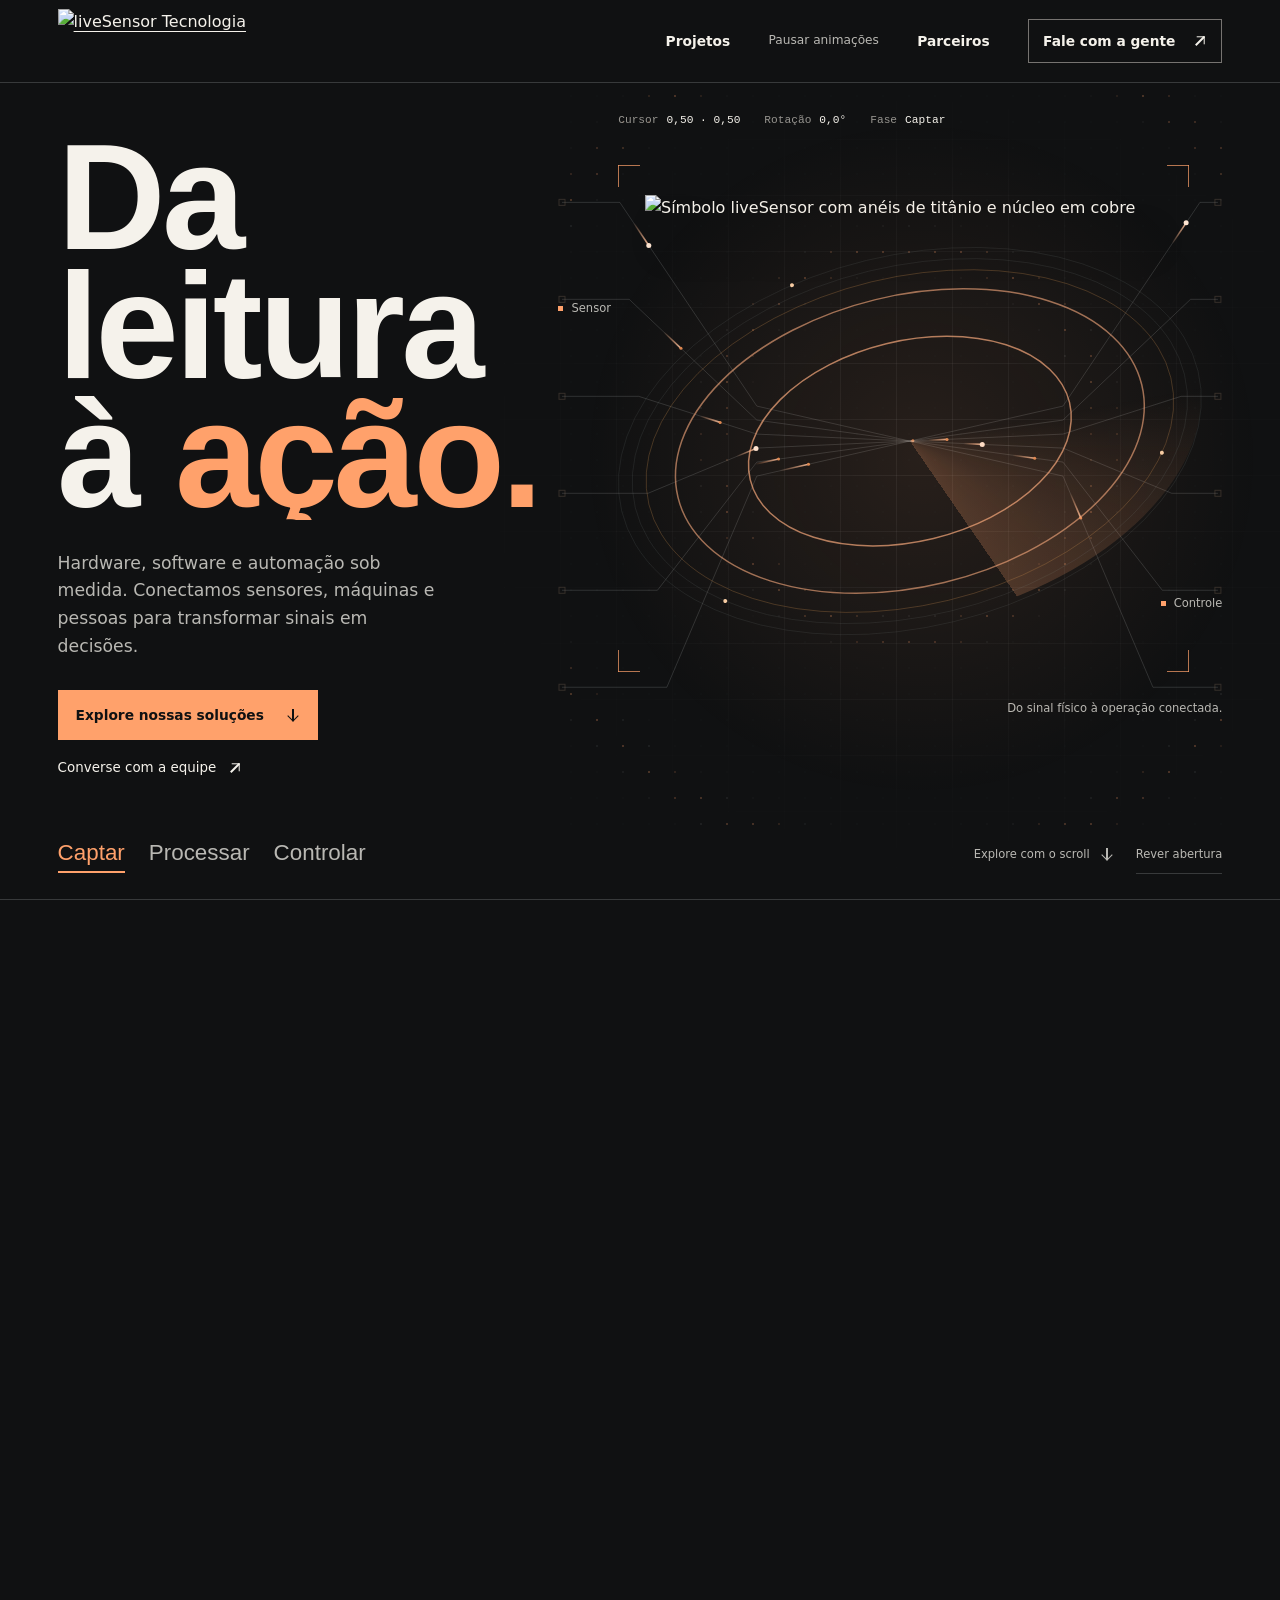
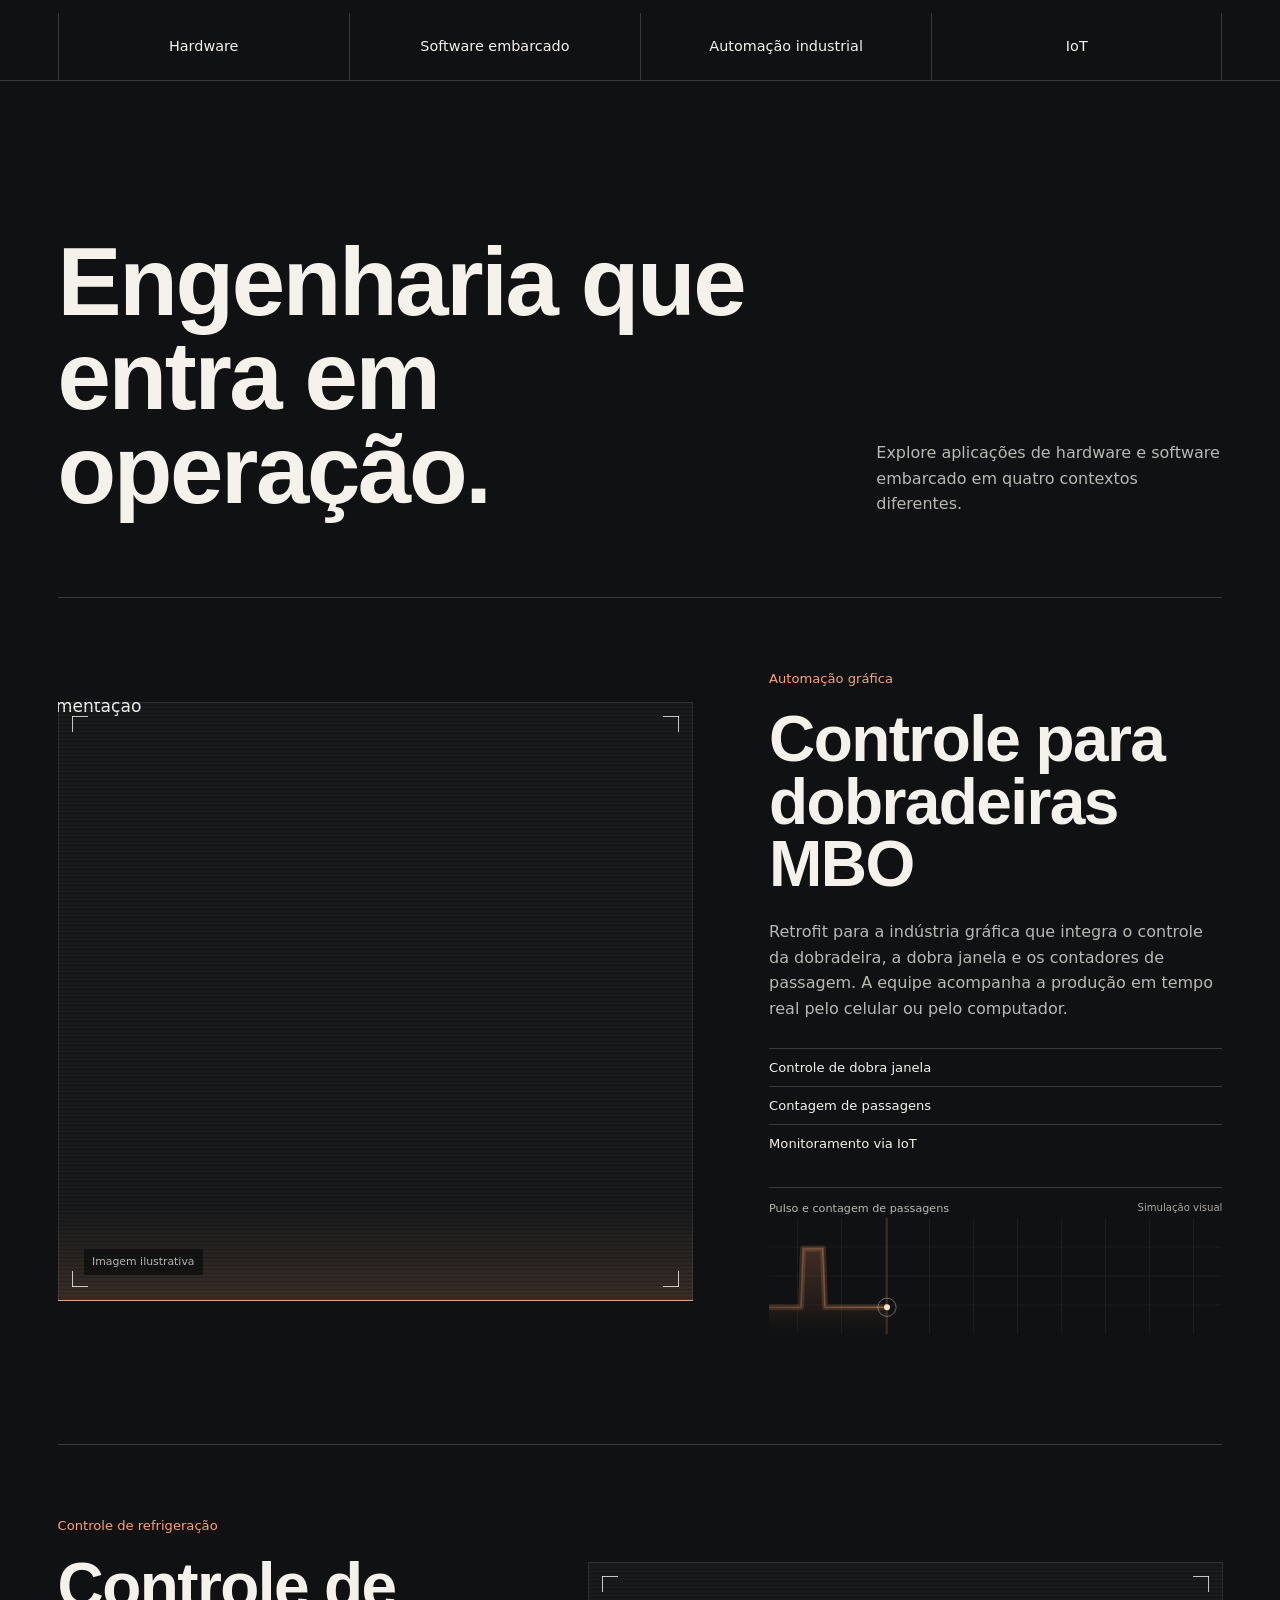
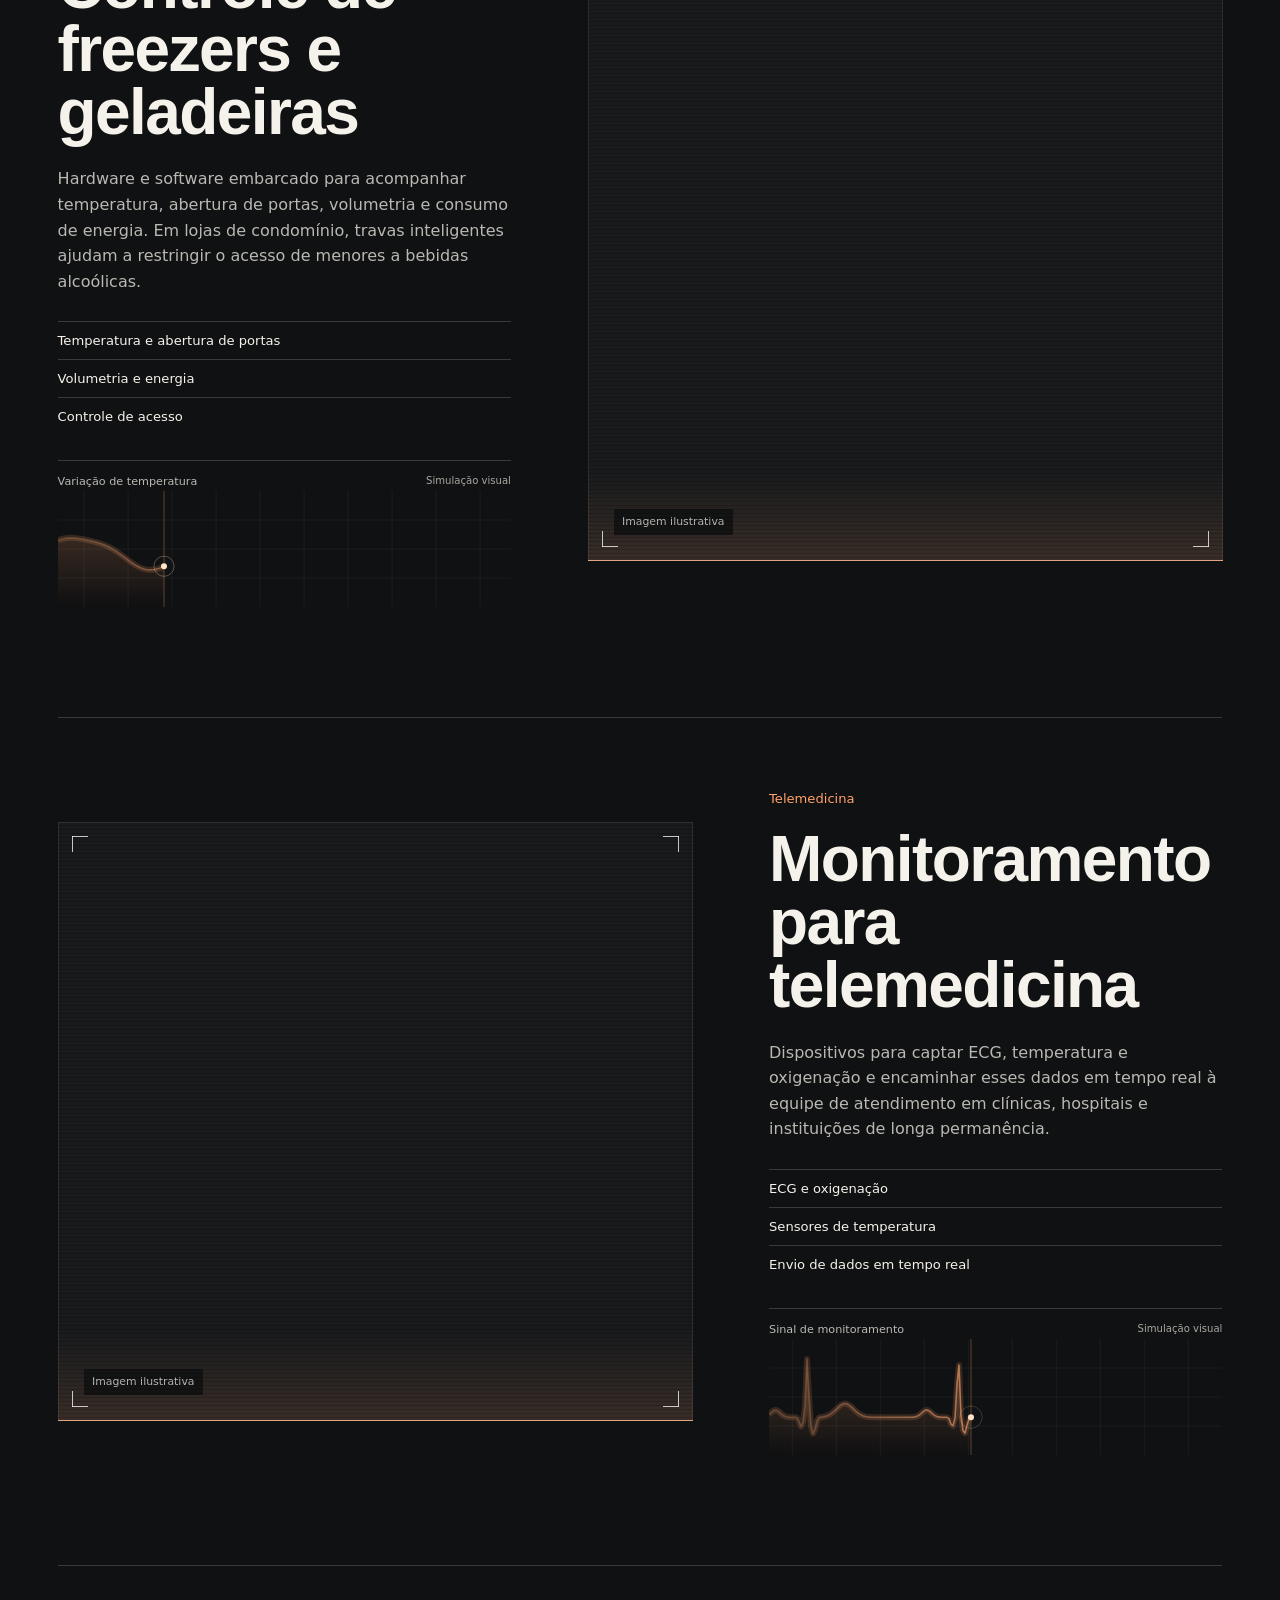
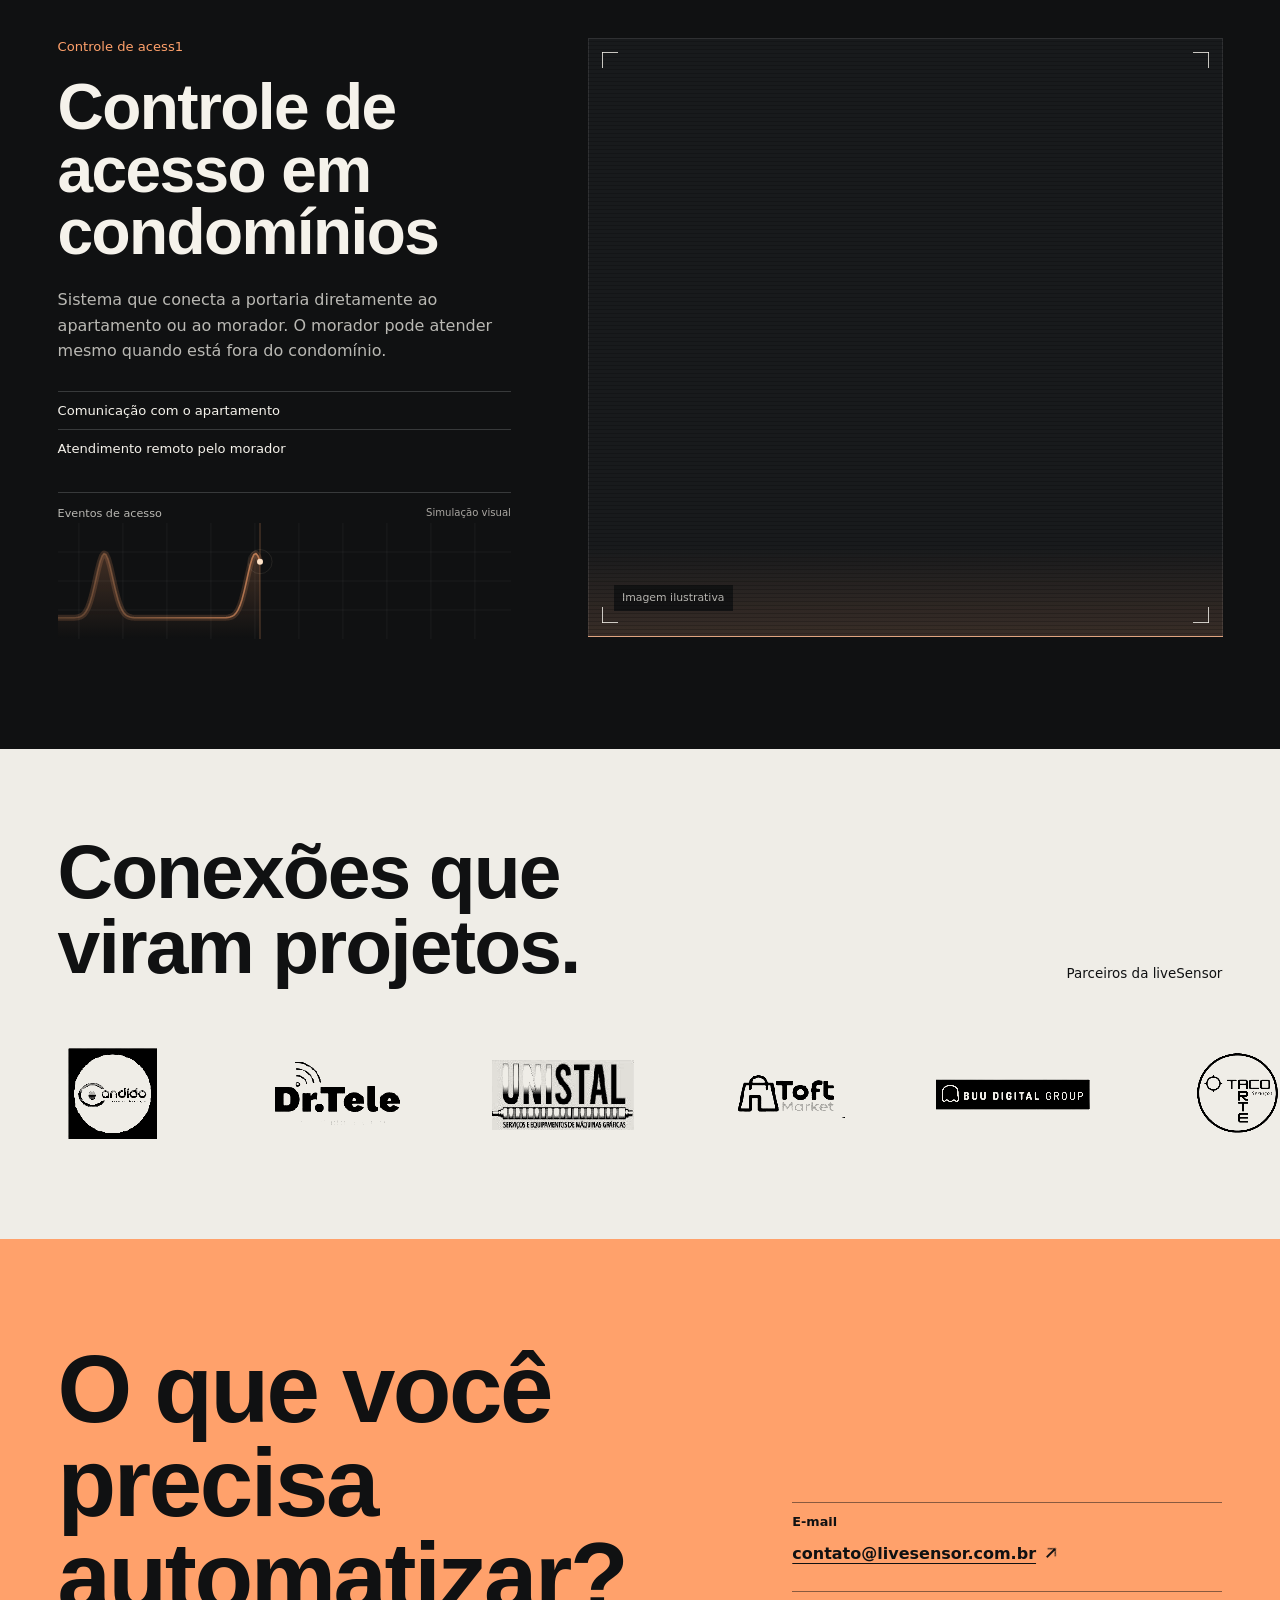
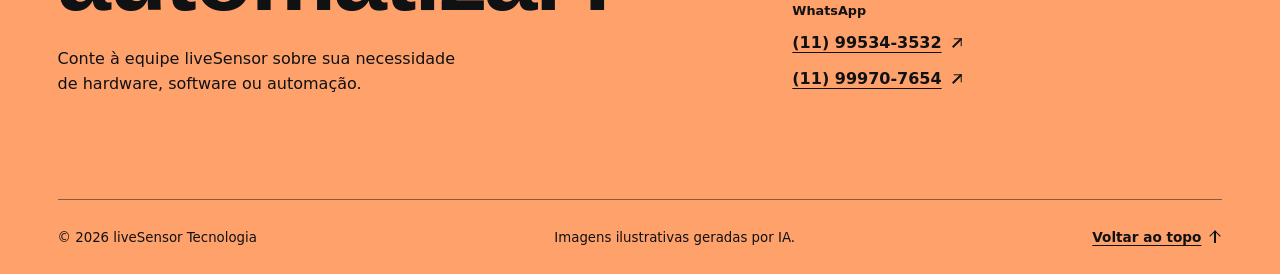
==== commit 17d3f13f: "Add files via upload" ====
--- a/painel.html
+++ b/painel.html
@@ -1,169 +1,202 @@
-<!DOCTYPE html>
+<!doctype html>
 <html lang="pt-BR">
 <head>
-  <meta charset="UTF-8">
-  <meta name="viewport" content="width=device-width, initial-scale=1.0">
-  <meta name="theme-color" content="#071b35">
-  <meta name="description" content="liveSensor Tecnologia: desenvolvimento de hardware, software embarcado, automação industrial e soluções IoT sob medida.">
-  <title>liveSensor | Desenvolvimento Tecnológico e IoT</title>
+  <meta charset="utf-8">
+  <meta name="viewport" content="width=device-width, initial-scale=1">
+  <meta name="theme-color" content="#141414">
+  <meta name="description" content="liveSensor Tecnologia. Engenharia de hardware, software embarcado, automação industrial e IoT sob medida.">
+  <title>liveSensor | Da leitura à ação</title>
+  <link rel="stylesheet" href="assets/lenis.css">
   <link rel="stylesheet" href="styles.css">
+  <script src="assets/lenis.min.js" defer></script>
   <script src="script.js" defer></script>
 </head>
-<body>
+<body id="topo">
   <a class="skip-link" href="#conteudo">Pular para o conteúdo</a>
-  <div class="scroll-progress" aria-hidden="true"></div>
-
-  <header class="site-header" id="topo">
-    <div class="container header-inner">
-      <a class="brand" href="#topo" aria-label="liveSensor Tecnologia — início">
-        <img class="brand-logo" src="assets/logo.png" alt="liveSensor Tecnologia" width="250" height="69">
+
+  <header class="header">
+    <div class="frame header-inner">
+      <a class="brand" href="#topo" aria-label="liveSensor Tecnologia, início">
+        <img src="assets/logo-3d.png" width="2173" height="724" alt="liveSensor Tecnologia">
       </a>
-
-      <button class="menu-toggle" type="button" aria-label="Abrir menu" aria-controls="main-navigation" aria-expanded="false">
-        <span></span><span></span><span></span>
-      </button>
-
+      <button class="menu-toggle" type="button" aria-controls="main-navigation" aria-expanded="false" hidden>Menu <span class="menu-mark" aria-hidden="true"></span></button>
       <nav class="main-nav" id="main-navigation" aria-label="Navegação principal">
-        <a class="nav-link" href="#portfolio">Projetos</a>
-        <a class="nav-link" href="#parceiros">Parceiros</a>
-        <a class="nav-link" href="#contato">Contato</a>
-        <a class="nav-contact" href="mailto:contato@livesensor.com.br">Fale com a gente <span aria-hidden="true">↗</span></a>
+        <a href="#portfolio">Projetos</a>
+        <button class="motion-toggle" type="button" aria-pressed="false" hidden>Pausar animações</button>
+        <a href="#parceiros">Parceiros</a>
+        <a class="nav-contact" href="#contato">Fale com a gente <span class="arrow arrow-up-right" aria-hidden="true"></span></a>
       </nav>
     </div>
   </header>
 
-  <main id="conteudo">
-    <section class="hero" aria-labelledby="hero-title">
-      <div class="hero-grid" aria-hidden="true"></div>
-      <div class="hero-pointer-glow" aria-hidden="true"></div>
-      <div class="hero-orb hero-orb-one" aria-hidden="true"></div>
-      <div class="hero-orb hero-orb-two" aria-hidden="true"></div>
-      <div class="container hero-content">
-        <p class="hero-eyebrow"><span class="live-dot" aria-hidden="true"></span> Tecnologia que transforma desafios em soluções</p>
-        <p class="hero-tagline">Quando o mercado não atende sua demanda, nós desenvolvemos a sua solução</p>
-        <h1 id="hero-title">Engenharia de <span class="hero-accent">Software</span> e <span class="hero-accent">Hardware</span></h1>
-        <p class="hero-description">Especialista no desenvolvimento de sistemas embarcados robustos, automação industrial dedicada e soluções avançadas de conectividade IoT.</p>
-        <div class="hero-actions">
-          <a class="button button-primary" href="#contato">Fale Conosco <span aria-hidden="true">↗</span></a>
-          <a class="button button-outline" href="#portfolio">Conheça os Projetos <span aria-hidden="true">↓</span></a>
+  <main id="conteudo" tabindex="-1">
+    
+    <section class="hero-scroll" aria-labelledby="hero-title">
+      <div class="hero-sticky">
+        <div class="hero-stage frame">
+          <div class="hero-copy">
+            <h1 id="hero-title">Da leitura<br>à <em>ação.</em></h1>
+            <p>Hardware, software e automação sob medida. Conectamos sensores, máquinas e pessoas para transformar sinais em decisões.</p>
+            <div class="hero-actions">
+              <a class="button button-primary" href="#portfolio">Explore nossas soluções <span class="arrow arrow-down" aria-hidden="true"></span></a>
+              <a class="hero-contact" href="#contato">Converse com a equipe <span class="arrow arrow-up-right" aria-hidden="true"></span></a>
+            </div>
+          </div>
+          <div class="signal-scene" aria-label="Representação do fluxo entre sensores, processamento e controle">
+            <canvas id="signal-field" aria-hidden="true"></canvas>
+            <div class="sensor-perspective">
+              <div class="sensor-float">
+                <img class="sensor-emblem" src="assets/sensor-3d.png" alt="Símbolo liveSensor com anéis de titânio e núcleo em cobre" width="1280" height="1280" fetchpriority="high">
+                <span class="sensor-sheen" aria-hidden="true"></span>
+              </div>
+            </div>
+            <span class="scan-beam" aria-hidden="true"></span>
+            <span class="hud-frame" aria-hidden="true"></span>
+            <dl class="hud-readout" aria-hidden="true">
+              <div><dt>Cursor</dt><dd data-hud="cursor">0,50 · 0,50</dd></div>
+              <div><dt>Rotação</dt><dd data-hud="rot">0,0°</dd></div>
+              <div><dt>Fase</dt><dd data-hud="phase">Captar</dd></div>
+            </dl>
+            <div class="node-label node-input"><span></span>Sensor</div>
+            <div class="node-label node-output"><span></span>Controle</div>
+            <div class="scene-caption">Do sinal físico à operação conectada.</div>
+          </div>
+          <div class="hero-bottom">
+            <ol class="signal-steps" aria-label="Etapas de uma solução conectada">
+              <li class="is-active">Captar</li><li>Processar</li><li>Controlar</li>
+            </ol>
+            <div class="intro-controls"><span>Explore com o scroll <span class="arrow arrow-down" aria-hidden="true"></span></span><button type="button" class="replay-intro" hidden>Rever abertura</button></div>
+          </div>
         </div>
-        <div class="hero-expertise" aria-label="Áreas de atuação">
-          <span>Hardware</span><span>Software Embarcado</span><span>Automação</span><span>IoT</span>
-        </div>
       </div>
     </section>
-
-    <section class="portfolio section" id="portfolio" aria-labelledby="portfolio-title">
-      <div class="container">
-        <div class="section-heading">
-          <div>
-            <p class="section-kicker">SOLUÇÕES REAIS</p>
-            <h2 id="portfolio-title">Portfólio <span>&amp; Cases de Sucesso</span></h2>
-          </div>
-          <p class="section-intro">Tecnologia desenvolvida para desafios específicos em diferentes setores.</p>
-        </div>
-
-        <div class="projects" id="project-track" role="region" aria-roledescription="carrossel" aria-label="Projetos e soluções da liveSensor" tabindex="0">
-          <article class="project-card" data-category="industria" role="group" aria-roledescription="slide" aria-label="Projeto 1 de 4">
-            <div class="project-media">
-              <img src="assets/Freezer.jpg" alt="Soluções para controle de freezers e geladeiras" width="988" height="524" decoding="async">
-            </div>
-            <div class="project-content">
-              <span class="project-number">01 / SOLUÇÃO</span>
-              <p class="project-tag">Indústria de Alimentos e Supermercados</p>
-              <h3>Gerenciamento para Freezer e Geladeiras.</h3>
-              <p>Desenvolvimento completo de hardware e software embarcado para o controle preciso de temperatura, portas abertas, volumetria e energia. A conveniência que o seu condomínio quer com a segurança que os pais exigem: travas inteligentes que blindam o acesso de menores ao álcool.</p>
-            </div>
-          </article>
-
-          <article class="project-card" data-category="automacao" role="group" aria-roledescription="slide" aria-label="Projeto 2 de 4">
-            <div class="project-media">
-              <img src="assets/MBO1.jpg" alt="Sistemas para automação de dobradeiras MBO" width="731" height="274" decoding="async">
-            </div>
-            <div class="project-content">
-              <span class="project-number">02 / SOLUÇÃO</span>
-              <p class="project-tag">Automação &amp; Retrofit</p>
-              <h3>Controlador dobradeira MBO &amp; Dobra Janela</h3>
-              <p>Transforme a eficiência da sua indústria gráfica com automação inteligente: controle de dobradeiras MBO, dobra janela e contadores de passagem monitorados em tempo real via IoT no seu celular ou desktop, garantindo o aumento real da sua produção e o fim do desperdício.</p>
-            </div>
-          </article>
-
-          <article class="project-card" data-category="saude" role="group" aria-roledescription="slide" aria-label="Projeto 3 de 4">
-            <div class="project-media">
-              <img src="assets/CONJUNTO.jpg" alt="Dispositivos de monitoramento multiparamétrico para telemedicina" width="923" height="480" decoding="async">
-            </div>
-            <div class="project-content">
-              <span class="project-number">03 / SOLUÇÃO</span>
-              <p class="project-tag">Tecnologia Médica &amp; IoT</p>
-              <h3>Telemedicina Multi-Parâmetros e Sensores</h3>
-              <p>Eleve o padrão de cuidado da sua instituição com monitoramento clínico inteligente: dispositivos médicos avançados que capturam ECG, temperatura e oxigenação em tempo real, enviando os dados direto para a sua equipe multidisciplinar e integrando a telemedicina à rotina de clínicas, hospitais e casas de repouso.</p>
-            </div>
-          </article>
-
-          <article class="project-card" data-category="seguranca" role="group" aria-roledescription="slide" aria-label="Projeto 4 de 4">
-            <div class="project-media">
-              <img src="assets/PORTARIA.jpg" alt="Equipamentos e interface de controle de acesso em condomínios" width="1003" height="648" decoding="async">
-            </div>
-            <div class="project-content">
-              <span class="project-number">04 / SOLUÇÃO</span>
-              <p class="project-tag">Controle de Acesso</p>
-              <h3>Segurança e Agilidade em Condomínios</h3>
-              <p>Controle de acesso com conexão direta ao apartamento ou ao morador, mesmo que o mesmo não esteja na localidade. Agilizando a comunicação para condômino.</p>
-            </div>
-          </article>
-        </div>
-        <div class="carousel-controls" aria-label="Controles do carrossel de projetos">
-          <p class="carousel-hint">Explore nossos projetos usando as setas ou deslizando para o lado.</p>
-          <div class="carousel-controls-actions">
-            <button class="carousel-arrow" type="button" data-carousel-prev aria-label="Projeto anterior" title="Projeto anterior">&#8592;</button>
-            <output class="carousel-count" id="carousel-count" aria-live="polite" aria-atomic="true">01 / 04</output>
-            <button class="carousel-arrow" type="button" data-carousel-next aria-label="Próximo projeto" title="Próximo projeto">&#8594;</button>
-          </div>
-        </div>
-      </div>
+    <div class="capabilities">
+      <ul class="frame capability-list" aria-label="Áreas de atuação">
+        <li>Hardware</li>
+        <li>Software embarcado</li>
+        <li>Automação industrial</li>
+        <li>IoT</li>
+      </ul>
+    </div>
+
+    
+    <section class="portfolio" id="portfolio" aria-labelledby="portfolio-title">
+      <div class="frame section-heading">
+        <h2 id="portfolio-title">Engenharia que<br>entra em operação.</h2>
+        <p>Explore aplicações de hardware e software embarcado em quatro contextos diferentes.</p>
+      </div>
+      <div class="frame projects"><article class="project-section" id="case-mbo" aria-labelledby="mbo-title">
+          <figure class="project-media">
+            <img src="assets/mbo-ilustracao.jpg" alt="Dobradeira de papel industrial com painel de controle e sistema de alimentação" width="1536" height="1024" loading="lazy" decoding="async">
+            <figcaption>Imagem ilustrativa</figcaption>
+          </figure>
+          <div class="project-content">
+            <p class="project-category">Automação gráfica</p><h3 id="mbo-title">Controle para dobradeiras MBO</h3>
+            <p>Retrofit para a indústria gráfica que integra o controle da dobradeira, a dobra janela e os contadores de passagem. A equipe acompanha a produção em tempo real pelo celular ou pelo computador.</p>
+            <ul class="case-details" aria-label="Recursos">
+              <li>Controle de dobra janela</li>
+              <li>Contagem de passagens</li>
+              <li>Monitoramento via IoT</li>
+            </ul><figure class="signal-graph"><figcaption>Pulso e contagem de passagens<span>Simulação visual</span></figcaption><canvas data-graph="pulse" role="img" aria-label="Gráfico ilustrativo de pulso e contagem de passagens"></canvas></figure>
+          </div>
+        </article>
+<article class="project-section" id="case-freezer" aria-labelledby="freezer-title">
+          <figure class="project-media">
+            <img src="assets/freezer-ilustracao.jpg" alt="Freezers comerciais com portas de vidro e sensor instalado junto à porta" width="1536" height="1024" loading="lazy" decoding="async">
+            <figcaption>Imagem ilustrativa</figcaption>
+          </figure>
+          <div class="project-content">
+            <p class="project-category">Controle de refrigeração</p><h3 id="freezer-title">Controle de freezers e geladeiras</h3>
+            <p>Hardware e software embarcado para acompanhar temperatura, abertura de portas, volumetria e consumo de energia. Em lojas de condomínio, travas inteligentes ajudam a restringir o acesso de menores a bebidas alcoólicas.</p>
+            <ul class="case-details" aria-label="Recursos">
+              <li>Temperatura e abertura de portas</li>
+              <li>Volumetria e energia</li>
+              <li>Controle de acesso</li>
+            </ul><figure class="signal-graph"><figcaption>Variação de temperatura<span>Simulação visual</span></figcaption><canvas data-graph="temperature" role="img" aria-label="Gráfico ilustrativo de variação de temperatura"></canvas></figure>
+          </div>
+        </article>
+<article class="project-section" id="case-telemedicina" aria-labelledby="telemedicina-title">
+          <figure class="project-media">
+            <img src="assets/telemedicina-ilustracao.jpg" alt="Monitor multiparamétrico com traçado de ECG e sensor de oxigenação" width="1536" height="1024" loading="lazy" decoding="async">
+            <figcaption>Imagem ilustrativa</figcaption>
+          </figure>
+          <div class="project-content">
+            <p class="project-category">Telemedicina</p><h3 id="telemedicina-title">Monitoramento para telemedicina</h3>
+            <p>Dispositivos para captar ECG, temperatura e oxigenação e encaminhar esses dados em tempo real à equipe de atendimento em clínicas, hospitais e instituições de longa permanência.</p>
+            <ul class="case-details" aria-label="Recursos">
+              <li>ECG e oxigenação</li>
+              <li>Sensores de temperatura</li>
+              <li>Envio de dados em tempo real</li>
+            </ul><figure class="signal-graph"><figcaption>Sinal de monitoramento<span>Simulação visual</span></figcaption><canvas data-graph="ecg" role="img" aria-label="Gráfico ilustrativo de sinal de monitoramento"></canvas></figure>
+          </div>
+        </article>
+<article class="project-section" id="case-portaria" aria-labelledby="portaria-title">
+          <figure class="project-media">
+            <img src="assets/portaria-ilustracao.jpg" alt="Interfone com câmera e leitor de acesso na entrada de um condomínio" width="1536" height="1024" loading="lazy" decoding="async">
+            <figcaption>Imagem ilustrativa</figcaption>
+          </figure>
+          <div class="project-content">
+            <p class="project-category">Controle de acesso</p><h3 id="portaria-title">Controle de acesso em condomínios</h3>
+            <p>Sistema que conecta a portaria diretamente ao apartamento ou ao morador. O morador pode atender mesmo quando está fora do condomínio.</p>
+            <ul class="case-details" aria-label="Recursos">
+              <li>Comunicação com o apartamento</li>
+              <li>Atendimento remoto pelo morador</li>
+            </ul><figure class="signal-graph"><figcaption>Eventos de acesso<span>Simulação visual</span></figcaption><canvas data-graph="access" role="img" aria-label="Gráfico ilustrativo de eventos de acesso"></canvas></figure>
+          </div>
+        </article></div>
     </section>
-
-    <section class="partners section" id="parceiros" aria-labelledby="partners-title">
-      <div class="container">
-        <div class="section-heading section-heading-center">
-          <p class="section-kicker">CONEXÕES QUE GERAM RESULTADOS</p>
-          <h2 id="partners-title">Nossos <span>Parceiros</span></h2>
-        </div>
-        <div class="partners-image">
-          <img src="assets/parceiros.jpg" alt="Logotipos dos parceiros da liveSensor" width="1080" height="424" decoding="async">
-        </div>
+    <section class="partners" id="parceiros" aria-labelledby="partners-title">
+      
+      <div class="frame partners-heading"><h2 id="partners-title">Conexões que<br>viram projetos.</h2><p>Parceiros da liveSensor</p></div>
+      <div class="partner-marquee" aria-label="Logotipos dos parceiros">
+        <div class="partner-belt"><ul class="partner-strip" aria-label="Empresas parceiras">
+          <li><span class="partner-logo" style="--logo-size: 90px; --crop: 126 / 130; --image-width: 857.143%; --image-left: -156.349%; --image-top: -57.692%"><img src="assets/parceiros.jpg" alt="Cândido" width="1080" height="424" loading="lazy" decoding="async"></span></li>
+          <li><span class="partner-logo" style="--logo-size: 134px; --crop: 177 / 94; --image-width: 610.169%; --image-left: -212.994%; --image-top: -42.553%"><img src="assets/parceiros.jpg" alt="Dr.Tele" width="1080" height="424" loading="lazy" decoding="async"></span></li>
+          <li><span class="partner-logo" style="--logo-size: 145px; --crop: 208 / 103; --image-width: 519.231%; --image-left: -275.962%; --image-top: -77.670%"><img src="assets/parceiros.jpg" alt="Unistal" width="1080" height="424" loading="lazy" decoding="async"></span></li>
+          <li><span class="partner-logo" style="--logo-size: 114px; --crop: 153 / 64; --image-width: 705.882%; --image-left: -225.490%; --image-top: -223.438%"><img src="assets/parceiros.jpg" alt="Toft Market" width="1080" height="424" loading="lazy" decoding="async"></span></li>
+          <li><span class="partner-logo" style="--logo-size: 180px; --crop: 309 / 63; --image-width: 349.515%; --image-left: -42.071%; --image-top: -344.444%"><img src="assets/parceiros.jpg" alt="BUU Digital Group" width="1080" height="424" loading="lazy" decoding="async"></span></li>
+          <li><span class="partner-logo" style="--logo-size: 84px; --crop: 144 / 142; --image-width: 750.000%; --image-left: -307.639%; --image-top: -142.254%"><img src="assets/parceiros.jpg" alt="Taco Arte Serviços" width="1080" height="424" loading="lazy" decoding="async"></span></li>
+          <li><span class="partner-logo" style="--logo-size: 96px; --crop: 124 / 76; --image-width: 870.968%; --image-left: -499.194%; --image-top: -251.316%"><img src="assets/parceiros.jpg" alt="U Digital" width="1080" height="424" loading="lazy" decoding="async"></span></li>
+          <li><span class="partner-logo" style="--logo-size: 138px; --crop: 215 / 90; --image-width: 502.326%; --image-left: -277.674%; --image-top: -301.111%"><img src="assets/parceiros.jpg" alt="Marmisco Congelados" width="1080" height="424" loading="lazy" decoding="async"></span></li>
+          <li><span class="partner-logo" style="--logo-size: 104px; --crop: 150 / 109; --image-width: 720.000%; --image-left: -522.667%; --image-top: -144.954%"><img src="assets/parceiros.jpg" alt="Bux Mineiro" width="1080" height="424" loading="lazy" decoding="async"></span></li>
+        </ul><ul class="partner-strip" aria-hidden="true">
+          <li><span class="partner-logo" style="--logo-size: 90px; --crop: 126 / 130; --image-width: 857.143%; --image-left: -156.349%; --image-top: -57.692%"><img src="assets/parceiros.jpg" alt="" width="1080" height="424" loading="lazy" decoding="async"></span></li>
+          <li><span class="partner-logo" style="--logo-size: 134px; --crop: 177 / 94; --image-width: 610.169%; --image-left: -212.994%; --image-top: -42.553%"><img src="assets/parceiros.jpg" alt="" width="1080" height="424" loading="lazy" decoding="async"></span></li>
+          <li><span class="partner-logo" style="--logo-size: 145px; --crop: 208 / 103; --image-width: 519.231%; --image-left: -275.962%; --image-top: -77.670%"><img src="assets/parceiros.jpg" alt="" width="1080" height="424" loading="lazy" decoding="async"></span></li>
+          <li><span class="partner-logo" style="--logo-size: 114px; --crop: 153 / 64; --image-width: 705.882%; --image-left: -225.490%; --image-top: -223.438%"><img src="assets/parceiros.jpg" alt="" width="1080" height="424" loading="lazy" decoding="async"></span></li>
+          <li><span class="partner-logo" style="--logo-size: 180px; --crop: 309 / 63; --image-width: 349.515%; --image-left: -42.071%; --image-top: -344.444%"><img src="assets/parceiros.jpg" alt="" width="1080" height="424" loading="lazy" decoding="async"></span></li>
+          <li><span class="partner-logo" style="--logo-size: 84px; --crop: 144 / 142; --image-width: 750.000%; --image-left: -307.639%; --image-top: -142.254%"><img src="assets/parceiros.jpg" alt="" width="1080" height="424" loading="lazy" decoding="async"></span></li>
+          <li><span class="partner-logo" style="--logo-size: 96px; --crop: 124 / 76; --image-width: 870.968%; --image-left: -499.194%; --image-top: -251.316%"><img src="assets/parceiros.jpg" alt="" width="1080" height="424" loading="lazy" decoding="async"></span></li>
+          <li><span class="partner-logo" style="--logo-size: 138px; --crop: 215 / 90; --image-width: 502.326%; --image-left: -277.674%; --image-top: -301.111%"><img src="assets/parceiros.jpg" alt="" width="1080" height="424" loading="lazy" decoding="async"></span></li>
+          <li><span class="partner-logo" style="--logo-size: 104px; --crop: 150 / 109; --image-width: 720.000%; --image-left: -522.667%; --image-top: -144.954%"><img src="assets/parceiros.jpg" alt="" width="1080" height="424" loading="lazy" decoding="async"></span></li>
+        </ul></div>
       </div>
     </section>
   </main>
 
-  <footer class="site-footer" id="contato">
-    <div class="container">
-      <div class="footer-top">
-        <div class="footer-intro">
-          <p class="section-kicker">VAMOS CONVERSAR</p>
-          <h2>Seu próximo projeto começa <span>aqui.</span></h2>
-          <p>Fale com a equipe liveSensor sobre sua necessidade de hardware, software ou automação.</p>
+  <footer class="footer" id="contato">
+    <div class="frame footer-main">
+      <div>
+        <h2>O que você precisa automatizar?</h2>
+        <p>Conte à equipe liveSensor sobre sua necessidade de hardware, software ou automação.</p>
+      </div>
+      <div class="contact-links">
+        <div class="contact-group">
+          <h3>E-mail</h3>
+          <a href="mailto:contato@livesensor.com.br">contato@livesensor.com.br <span class="arrow arrow-up-right" aria-hidden="true"></span></a>
         </div>
-        <div class="contact-card">
-          <div class="contact-group">
-            <p class="contact-label"><img class="contact-icon" src="assets/email.svg" width="22" height="22" alt="" aria-hidden="true">E-mail</p>
-            <a class="contact-link" href="mailto:contato@livesensor.com.br">contato@livesensor.com.br</a>
-          </div>
-          <div class="contact-group">
-            <p class="contact-label"><img class="contact-icon" src="assets/whatsapp.svg" width="22" height="22" alt="" aria-hidden="true">WhatsApp</p>
-            <div class="whatsapp-numbers" aria-label="Dois números para atendimento via WhatsApp">
-              <a class="whatsapp-number" href="https://wa.me/5511995343532" target="_blank" rel="noopener noreferrer" aria-label="Conversar pelo WhatsApp no número (11) 99534-3532">(11) 99534-3532 <span aria-hidden="true">↗</span></a>
-              <a class="whatsapp-number" href="https://wa.me/5511999707654" target="_blank" rel="noopener noreferrer" aria-label="Conversar pelo WhatsApp no número (11) 99970-7654">(11) 99970-7654 <span aria-hidden="true">↗</span></a>
-            </div>
-          </div>
+        <div class="contact-group">
+          <h3>WhatsApp</h3>
+          <a href="https://wa.me/5511995343532" target="_blank" rel="noopener noreferrer" aria-label="WhatsApp (11) 99534-3532">(11) 99534-3532 <span class="arrow arrow-up-right" aria-hidden="true"></span></a>
+          <a href="https://wa.me/5511999707654" target="_blank" rel="noopener noreferrer" aria-label="WhatsApp (11) 99970-7654">(11) 99970-7654 <span class="arrow arrow-up-right" aria-hidden="true"></span></a>
         </div>
       </div>
-      <div class="footer-bottom">
-        <span>© <span id="current-year">2026</span> liveSensor Tecnologia. Todos os direitos reservados.</span>
-        <a href="#topo">Voltar ao topo ↑</a>
-      </div>
+    </div>
+    <div class="frame footer-bottom">
+      <small>© <span id="current-year">2026</span> liveSensor Tecnologia</small>
+      <small>Imagens ilustrativas geradas por IA.</small>
+      <a href="#topo">Voltar ao topo <span class="arrow arrow-up" aria-hidden="true"></span></a>
     </div>
   </footer>
-  <a class="back-to-top" href="#topo" aria-label="Voltar ao topo" title="Voltar ao topo">↑</a>
 </body>
 </html>
--- a/styles.css
+++ b/styles.css
@@ -1,332 +1,250 @@
-:root {
-  color-scheme: light;
-  --navy-950: #07162c;
-  --navy-900: #0a2040;
-  --navy-800: #123455;
-  --blue-600: #1166df;
-  --blue-500: #277ded;
-  --cyan-400: #41d9f0;
-  --cyan-300: #86ecf8;
-  --brand-orange: #f58220;
-  --ink: #10253d;
-  --slate: #53657b;
-  --surface: #ffffff;
-  --cloud: #f3f7fd;
-  --line: #e0eaf4;
-  --shadow: 0 16px 48px rgba(11, 45, 84, .085);
-  --radius: 22px;
-  --header-height: 88px;
-}
-*, *::before, *::after { box-sizing: border-box; }
-html { scroll-behavior: smooth; scroll-padding-top: calc(var(--header-height) + 12px); }
-body { margin: 0; font-family: Inter, 'Segoe UI', system-ui, -apple-system, BlinkMacSystemFont, sans-serif; color: var(--ink); background: var(--surface); line-height: 1.65; -webkit-font-smoothing: antialiased; }
-a { color: inherit; }
-img { max-width: 100%; display: block; }
-button { font: inherit; }
-button, a { -webkit-tap-highlight-color: transparent; }
-a:focus-visible, button:focus-visible { outline: 3px solid var(--cyan-400); outline-offset: 4px; }
-.container { width: min(100% - 48px, 1180px); margin-inline: auto; }
-.skip-link { position: absolute; z-index: 3000; top: -100px; left: 16px; background: white; padding: 9px 16px; }
-.skip-link:focus { top: 16px; }
-
-/* Cabeçalho com navegação responsiva */
-.site-header { position: sticky; top: 0; z-index: 50; background: rgba(255,255,255,.98); border-bottom: 1px solid var(--line); box-shadow: 0 5px 28px rgba(9,40,78,.055); }
-.site-header::before { content: ''; position: absolute; inset: 0 0 auto; height: 3px; background: linear-gradient(90deg, var(--blue-600), var(--cyan-400)); }
-.header-inner { min-height: var(--header-height); display: flex; align-items: center; justify-content: space-between; gap: 24px; }
-.brand { display: inline-flex; flex: 0 0 auto; align-items: center; text-decoration: none; }
-.brand-logo { width: clamp(185px, 18vw, 220px); height: auto; }
-.main-nav { display: flex; align-items: center; gap: 30px; }
-.nav-link { color: #263d58; font-size: .93rem; font-weight: 650; text-decoration: none; transition: color .18s ease; }
-.nav-link:hover { color: var(--blue-600); }
-.nav-contact { padding: 12px 19px; border-radius: 11px; background: var(--navy-900); color: white; font-size: .89rem; font-weight: 700; text-decoration: none; transition: background .2s ease, transform .2s ease; }
-.nav-contact:hover { background: var(--blue-600); transform: translateY(-1px); }
-.nav-contact span { margin-left: 8px; }
-.menu-toggle { display: none; }
-
-/* Abertura com estética tecnológica */
-.hero { position: relative; isolation: isolate; overflow: hidden; background: linear-gradient(116deg, #07182f 0%, #0b2b50 56%, #094c67 100%); color: white; padding: clamp(82px, 9vw, 132px) 0 82px; }
-.hero-grid { position: absolute; z-index: -1; inset: 0; opacity: .25; background-image: linear-gradient(rgba(118,214,242,.16) 1px,transparent 1px), linear-gradient(90deg,rgba(118,214,242,.16) 1px,transparent 1px); background-size: 54px 54px; mask-image: linear-gradient(90deg,transparent 15%,#000 100%); }
-.hero::after { content: ''; position: absolute; width: 580px; height: 580px; right: -160px; top: -220px; border: 1px solid rgba(91,228,247,.25); border-radius: 50%; box-shadow: 0 0 0 75px rgba(65,217,240,.026), 0 0 0 150px rgba(65,217,240,.025); pointer-events: none; }
-.hero-orb { position: absolute; z-index: -1; filter: blur(7px); border-radius: 50%; pointer-events: none; }
-.hero-orb-one { width: 280px; height: 280px; right: 17%; bottom: -180px; background: rgba(16,135,217,.21); }
-.hero-orb-two { width: 180px; height: 180px; right: 8%; top: 18%; background: rgba(5,211,228,.08); }
-.hero-content { position: relative; }
-.hero-eyebrow { display: inline-flex; align-items: center; gap: 10px; margin: 0 0 29px; padding: 8px 13px; border: 1px solid rgba(110,226,245,.27); border-radius: 999px; background: rgba(21,122,166,.14); color: #9eeaf6; font-size: .76rem; font-weight: 700; letter-spacing: .075em; text-transform: uppercase; }
-.live-dot { width: 7px; height: 7px; flex: 0 0 auto; border-radius: 50%; background: var(--cyan-400); box-shadow: 0 0 0 4px rgba(65,217,240,.12); }
-.hero-tagline { max-width: 760px; margin: 0 0 18px; color: #d8e8f8; font-size: clamp(.98rem, 1.6vw, 1.12rem); font-weight: 500; }
-.hero h1 { max-width: none; margin: 0 0 20px; font-size: clamp(2.07rem, 4.95vw, 4.14rem); line-height: 1.08; font-weight: 820; letter-spacing: -.052em; white-space: nowrap; }
-.hero-accent { color: var(--brand-orange); }
-.hero-description { max-width: 750px; margin: 0; color: #d0dfef; font-size: clamp(1rem, 1.65vw, 1.18rem); }
-.hero-actions { display: flex; align-items: center; flex-wrap: wrap; gap: 14px; margin-top: 31px; }
-.button { display: inline-flex; align-items: center; justify-content: center; gap: 19px; min-height: 50px; padding: 13px 23px; border-radius: 12px; font-size: .94rem; font-weight: 750; text-decoration: none; transition: transform .2s ease, background .2s ease, box-shadow .2s ease; }
-.button:hover { transform: translateY(-2px); }
-.button-primary { color: #041c31; background: var(--cyan-400); box-shadow: 0 8px 28px rgba(45,202,231,.16); }
-.button-primary:hover { background: var(--cyan-300); }
-.button-outline { border: 1px solid rgba(201,230,250,.33); background: rgba(255,255,255,.05); color: white; }
-.button-outline:hover { background: rgba(255,255,255,.11); }
-.hero-expertise { display: flex; gap: 10px 25px; flex-wrap: wrap; margin-top: 59px; padding-top: 21px; border-top: 1px solid rgba(212,236,255,.18); color: #bed4e9; font-size: .79rem; font-weight: 600; letter-spacing: .025em; }
-.hero-expertise span { display: inline-flex; align-items: center; gap: 10px; }
-.hero-expertise span::before { content: ''; width: 5px; height: 5px; border-radius: 50%; background: var(--cyan-400); }
-
-/* Portfólio */
-.section { padding: clamp(66px, 7vw, 105px) 0; }
-.portfolio { background: var(--cloud); }
-.section-heading { display: flex; align-items: end; justify-content: space-between; gap: 24px; margin-bottom: 38px; }
-.section-kicker { margin: 0 0 11px; color: var(--blue-600); font-size: .79rem; font-weight: 800; letter-spacing: .15em; }
-.section-heading h2 { margin: 0; font-size: clamp(1.85rem, 3.35vw, 2.75rem); line-height: 1.18; letter-spacing: -.038em; }
-.section-heading h2 span { color: var(--blue-600); }
-.section-intro { max-width: 310px; margin: 0 0 4px; color: var(--slate); font-size: .94rem; }
-.projects { display: grid; gap: 28px; }
-.project-card { display: grid; grid-template-columns: minmax(0,1fr) minmax(0,1fr); min-height: 355px; overflow: hidden; border: 1px solid var(--line); border-radius: var(--radius); background-color: rgb(240, 247, 254); }background: white; box-shadow: var(--shadow); }
-.project-card:nth-child(even) .project-media { order: 2; }
-.project-media { min-width: 0; display: grid; place-items: center; padding: clamp(18px, 3vw, 35px); background: radial-gradient(ellipse at 20% 20%, #fff 0%, #f3f9ff 59%, #e9f4ff 100%); overflow: hidden; }
-.project-media img { width: 100%; height: 100%; max-height: 285px; object-fit: contain; transition: transform .35s ease; filter: drop-shadow(0 12px 17px rgba(17,51,84,.06)); }
-.project-card:hover .project-media img { transform: scale(1.025); }
-.project-content { display: flex; flex-direction: column; justify-content: center; align-items: flex-start; padding: clamp(27px, 4vw, 52px); min-width: 0; background-color: rgb(240, 247, 254); }
-.project-number { display: inline-block; margin-bottom: 28px; font-size: .7rem; font-weight: 800; letter-spacing: .13em; color: #98abbc; }
-.project-tag { display: inline-flex; align-items: center; gap: 9px; margin: 0 0 11px; color: #08759c; text-transform: uppercase; font-size: .74rem; font-weight: 800; letter-spacing: .065em; }
-.project-tag::before { content: ''; width: 19px; height: 2px; background: #2bb5d9; }
-.project-content h3 { margin: 0 0 16px; color: var(--ink); font-size: clamp(1.4rem, 2.1vw, 1.85rem); line-height: 1.28; letter-spacing: -.028em; }
-.project-content > p:last-child { margin: 0; color: var(--slate); font-size: .95rem; line-height: 1.75; }
-
-/* Parceiros */
-.partners { background: #fff; }
-.section-heading-center { display: block; text-align: center; margin-bottom: 35px; }
-.partners-image { max-width: 930px; margin-inline: auto; padding: clamp(15px, 2.5vw, 30px); border: 1px solid var(--line); border-radius: 22px; background: white; box-shadow: var(--shadow); }
-.partners-image img { width: 100%; height: auto; object-fit: contain; }
-
-/* Contato e rodapé */
-.site-footer { padding: 76px 0 0; color: white; background: linear-gradient(120deg,#07162c 0%,#10385c 100%); }
-.footer-top { display: grid; grid-template-columns: minmax(0,1.1fr) minmax(0,.9fr); gap: clamp(28px, 7vw, 100px); align-items: start; padding-bottom: 64px; }
-.footer-intro .section-kicker { color: var(--cyan-400); }
-.footer-intro h2 { max-width: 560px; margin: 0 0 17px; font-size: clamp(1.9rem,4vw,3.25rem); line-height: 1.2; letter-spacing: -.043em; }
-.footer-intro h2 span { color: var(--cyan-400); }
-.footer-intro > p:last-child { max-width: 470px; margin: 0; color: #c9ddef; }
-.contact-card { padding: 29px; border: 1px solid rgba(163,224,249,.2); border-radius: 19px; background: rgba(255,255,255,.055); }
-.contact-label { margin: 0 0 4px; color: #a9c4d9; font-size: .77rem; font-weight: 700; letter-spacing: .08em; text-transform: uppercase; }
-.contact-label-spaced { margin-top: 18px; }
-.contact-link { display: inline-block; max-width: 100%; overflow-wrap: anywhere; color: white; font-size: clamp(.99rem,1.5vw,1.12rem); font-weight: 700; text-underline-offset: 5px; }
-.contact-link:hover { color: var(--cyan-400); }
-.button-whatsapp { display: flex; margin-top: 24px; background: #1ec477; color: #052b1b; }
-.button-whatsapp:hover { background: #3fda93; }
-.footer-bottom { display: flex; align-items: center; justify-content: space-between; gap: 14px; border-top: 1px solid rgba(255,255,255,.14); min-height: 77px; color: #a3bfd5; font-size: .81rem; }
-.footer-bottom a { color: #cfe8f5; text-decoration: none; font-weight: 700; }
-.footer-bottom a:hover { color: var(--cyan-400); }
-
-@media (max-width: 900px) {
-  :root { --header-height: 78px; }
-  .brand-logo { width: 185px; }
-  .main-nav { gap: 18px; }
-  .nav-contact { padding: 11px 12px; }
-  .project-card { min-height: 330px; }
-  .project-content { padding: 26px; }
-  .project-number { margin-bottom: 14px; }
-}
-@media (max-width: 700px) {
-  :root { --header-height: 74px; }
-  .container { width: min(100% - 36px, 560px); }
-  .header-inner { position: relative; }
-  .brand-logo { width: 175px; }
-  .menu-toggle { display: flex; width: 44px; height: 44px; align-items: center; justify-content: center; flex-direction: column; gap: 5px; padding: 8px; border: 1px solid var(--line); border-radius: 10px; background: white; cursor: pointer; }
-  .menu-toggle span { width: 21px; height: 2px; border-radius: 2px; background: var(--navy-900); transition: transform .2s ease, opacity .2s ease; }
-  .menu-toggle[aria-expanded="true"] span:first-child { transform: translateY(7px) rotate(45deg); }
-  .menu-toggle[aria-expanded="true"] span:nth-child(2) { opacity: 0; }
-  .menu-toggle[aria-expanded="true"] span:last-child { transform: translateY(-7px) rotate(-45deg); }
-  .main-nav { display: none; position: absolute; top: calc(100% - 1px); left: -18px; right: -18px; flex-direction: column; align-items: stretch; gap: 0; padding: 12px 18px 17px; border: 1px solid var(--line); border-top: 0; border-radius: 0 0 15px 15px; background: white; box-shadow: 0 17px 25px rgba(6,33,66,.12); }
-  .main-nav.is-open { display: flex; }
-  .nav-link { padding: 11px 9px; }
-  .nav-contact { margin-top: 7px; text-align: center; }
-  .hero { padding: 66px 0 42px; }
-  .hero::after { width: 340px; height: 340px; right: -220px; top: -140px; }
-  .hero-eyebrow { font-size: .66rem; letter-spacing: .045em; line-height: 1.4; margin-bottom: 24px; }
-  .hero h1 { font-size: clamp(2.12rem, 9.25vw, 3.3rem); }
-  .hero-expertise { margin-top: 42px; }
-  .section { padding: 65px 0; }
-  .section-heading { display: block; margin-bottom: 28px; }
-  .section-intro { max-width: 510px; margin-top: 13px; }
-  .projects { gap: 21px; }
-  .project-card { grid-template-columns: minmax(0, 1fr); min-height: 0; border-radius: 18px; }
-  .project-card:nth-child(even) .project-media { order: 0; }
-  .project-media { height: clamp(220px, 58vw, 310px); padding: 20px; }
-  .project-media img { max-height: 100%; }
-  .project-content { padding: 27px 24px 29px; }
-  .project-number { margin-bottom: 13px; }
-  .project-content h3 { font-size: 1.45rem; }
-  .footer-top { grid-template-columns: 1fr; gap: 27px; padding-bottom: 47px; }
-  .site-footer { padding-top: 59px; }
-}
-@media (max-width: 390px) {
-  .container { width: calc(100% - 30px); }
-  .main-nav { left: -15px; right: -15px; }
-  .hero-eyebrow { font-size: .63rem; }
-  .hero-actions { gap: 10px; }
-  .button { padding-inline: 16px; gap: 8px; font-size: .87rem; }
-  .project-content { padding: 24px 20px; }
-  .footer-bottom { flex-direction: column; align-items: flex-start; justify-content: center; gap: 7px; padding: 18px 0; }
-}
-@media (prefers-reduced-motion: reduce) {
-  html { scroll-behavior: auto; }
-  *, *::before, *::after { transition-duration: .01ms !important; animation-duration: .01ms !important; }
+@font-face{font-family:"Barlow Condensed";src:url("assets/BarlowCondensed-SemiBold.ttf") format("truetype");font-weight:600;font-display:swap}
+:root{
+  color-scheme:dark;
+  --ink:#101112;
+  --surface:#181a1c;
+  --white:#f5f2eb;
+  --muted:#b9b8b3;
+  --accent:#ffa16b;
+  --line:#383a3b;
+  --paper:#efede7;
+  --gutter:clamp(20px,4.5vw,80px);
+  --display:"Barlow Condensed","Arial Narrow",sans-serif;
+}
+*{box-sizing:border-box}
+[hidden]{display:none!important}
+html{scroll-padding-top:94px}
+body{margin:0;background:var(--ink);color:var(--white);font-family:Inter,"Segoe UI",system-ui,sans-serif;line-height:1.6}
+figure,h1,h2,h3,p,ul,ol{margin:0}
+a{color:inherit;text-underline-offset:.25em}
+button{font:inherit;color:inherit}
+a,button{touch-action:manipulation;-webkit-tap-highlight-color:transparent}
+img{display:block;max-width:100%;height:auto}
+::selection{background:var(--accent);color:var(--ink)}
+:focus-visible{outline:2px solid var(--accent);outline-offset:5px}
+.frame{width:min(100% - 2 * var(--gutter),1440px);margin-inline:auto}
+.skip-link{position:fixed;z-index:20;top:12px;left:12px;background:var(--paper);color:var(--ink);padding:12px;clip-path:inset(50%)}
+.skip-link:focus{clip-path:none}
+h1,h2,h3{font-family:var(--display);font-weight:600;line-height:.98;letter-spacing:-.025em}
+.header{position:sticky;top:0;z-index:10;background:var(--ink);border-bottom:1px solid var(--line)}
+.header-inner{min-height:82px;display:flex;align-items:center;justify-content:space-between;gap:25px}
+.brand{display:block;flex:none}
+.brand img{width:192px;height:64px;object-fit:contain}
+.main-nav{display:flex;align-items:center;gap:clamp(16px,3vw,43px);font-size:.86rem}
+.main-nav a{text-decoration:none;font-weight:600}
+.main-nav a:hover{color:var(--accent)}
+.nav-contact{display:inline-flex;align-items:center;gap:18px;border:1px solid #767370;padding:10px 14px}
+.motion-toggle{border:0;background:none;padding:10px 0;color:var(--muted);cursor:pointer;font-size:.76rem}
+.motion-toggle:hover{color:var(--accent)}
+.menu-toggle{display:none}
+.hero-scroll{height:170svh;position:relative}
+.hero-sticky{position:sticky;top:83px;height:calc(100svh - 83px);min-height:540px;overflow:hidden;border-bottom:1px solid var(--line)}
+.hero-stage{height:100%;min-height:540px;padding-bottom:70px;position:relative;display:grid;grid-template-columns:43% 57%;align-items:center;perspective:1400px}
+.hero-copy{position:relative;z-index:2;transform:translateY(calc(var(--hero-progress,0) * -32px))}
+.hero-copy h1{font-size:clamp(5.5rem,11.7vw,11rem);line-height:.86;letter-spacing:-.025em}
+.hero-copy em{font-style:normal;color:var(--accent)}
+.hero-copy>p{max-width:35ch;margin-top:30px;color:var(--muted);font-size:clamp(1rem,1.35vw,1.2rem)}
+.hero-actions{display:flex;flex-direction:column;align-items:flex-start;gap:17px;margin-top:30px}
+.button{display:inline-flex;align-items:center;justify-content:space-between;gap:22px;min-height:50px;padding:12px 18px;text-decoration:none;font-size:.86rem;font-weight:650}
+.button-primary{background:var(--accent);color:var(--ink);transition:background-color .2s}
+.button-primary:hover{background:#ffc09a}
+.hero-contact{display:inline-flex;align-items:center;gap:12px;font-size:.84rem;text-decoration:none}
+.hero-contact:hover{text-decoration:underline}
+.signal-scene{position:relative;height:100%;min-height:530px;isolation:isolate}
+#signal-field{position:absolute;inset:0;width:100%;height:100%;z-index:-1}
+.sensor-perspective{position:absolute;left:13%;right:7%;top:15%;bottom:17%;display:grid;place-items:center;transform-style:preserve-3d;transform:rotateX(var(--pointer-y,0deg)) rotateY(var(--pointer-x,0deg)) rotateZ(calc(var(--hero-progress,0) * 15deg)) scale(calc(1 + var(--hero-progress,0) * .1));transition:transform .35s cubic-bezier(.2,.7,.2,1)}
+.sensor-float{position:relative;max-height:100%;width:100%;transform:translateY(0);animation:sensor-float 7s ease-in-out infinite;filter:drop-shadow(22px 34px 18px #0006)}
+.sensor-emblem{width:100%;max-height:58svh;object-fit:contain;--edge:calc((var(--scan) - var(--em-off,13%)) * var(--em-k,1.25));-webkit-mask-image:linear-gradient(90deg,#000 calc(var(--edge) - 4%),transparent var(--edge));mask-image:linear-gradient(90deg,#000 calc(var(--edge) - 4%),transparent var(--edge))}
+.sensor-sheen{position:absolute;inset:3%;border-radius:50%;background:linear-gradient(110deg,transparent 35%,#fff6 49%,transparent 62%);mix-blend-mode:soft-light;opacity:0;pointer-events:none}
+.node-label{position:absolute;font-size:.72rem;display:flex;gap:8px;align-items:center;color:var(--muted)}
+.node-label span{width:5px;height:5px;background:var(--accent)}
+.node-input{top:29%;left:0}
+.node-output{right:0;bottom:29%}
+.scene-caption{position:absolute;bottom:15%;right:0;font-size:.72rem;color:var(--muted)}
+.hero-bottom{position:absolute;bottom:25px;inset-inline:0;display:flex;align-items:center;justify-content:space-between;gap:20px}
+.signal-steps{list-style:none;padding:0;display:flex;gap:24px;font-family:var(--display);font-size:1.4rem}
+.signal-steps li{border-bottom:2px solid transparent;color:var(--muted);transition:color .3s,border-color .3s}
+.signal-steps li.is-active{color:var(--accent);border-color:var(--accent)}
+.intro-controls{display:flex;gap:22px;align-items:center;color:var(--muted);font-size:.72rem}
+.intro-controls>span{display:flex;align-items:center;gap:10px}
+.replay-intro{background:none;border:0;border-bottom:1px solid var(--line);font-size:inherit;cursor:pointer;padding:10px 0}
+.replay-intro:hover{color:var(--white)}
+/* Precision scanner: one beam crosses the stage and switches the scene on. */
+@property --scan{syntax:"<percentage>";inherits:true;initial-value:140%}
+html{scrollbar-color:#5a5247 var(--ink)}
+.header::after{content:"";position:absolute;inset:auto 0 -1px;height:2px;background:var(--accent);transform-origin:left;transform:scaleX(var(--page-progress,0))}
+.hero-sticky::before,.hero-sticky::after{content:"";position:absolute;inset:0;pointer-events:none}
+.hero-sticky::before{background-image:linear-gradient(#ffffff0f 1px,transparent 1px),linear-gradient(90deg,#ffffff0f 1px,transparent 1px);background-size:56px 56px;-webkit-mask-image:radial-gradient(340px circle at var(--mx,72%) var(--my,46%),#000,transparent),radial-gradient(ellipse 40% 55% at 72% 48%,#0009,transparent);mask-image:radial-gradient(340px circle at var(--mx,72%) var(--my,46%),#000,transparent),radial-gradient(ellipse 40% 55% at 72% 48%,#0009,transparent)}
+.hero-sticky::after{background:radial-gradient(520px circle at var(--mx,72%) var(--my,46%),#ffa16b1a,transparent 65%)}
+.scan-beam{position:absolute;z-index:3;top:4%;bottom:8%;left:var(--scan);width:2px;background:linear-gradient(180deg,transparent,var(--accent) 18%,#fff1e4 50%,var(--accent) 82%,transparent);opacity:0;pointer-events:none}
+.scan-beam::before{content:"";position:absolute;inset:0 100% 0 auto;width:160px;background:linear-gradient(90deg,transparent,#ffa16b33)}
+.hud-frame,.media-hud::before{--c:#ffa16bb3;--b:22px;background:linear-gradient(var(--c),var(--c)) 0 0/var(--b) 1px,linear-gradient(var(--c),var(--c)) 0 0/1px var(--b),linear-gradient(var(--c),var(--c)) 100% 0/var(--b) 1px,linear-gradient(var(--c),var(--c)) 100% 0/1px var(--b),linear-gradient(var(--c),var(--c)) 0 100%/var(--b) 1px,linear-gradient(var(--c),var(--c)) 0 100%/1px var(--b),linear-gradient(var(--c),var(--c)) 100% 100%/var(--b) 1px,linear-gradient(var(--c),var(--c)) 100% 100%/1px var(--b);background-repeat:no-repeat}
+.hud-frame{position:absolute;inset:11% 5% 21% 9%;pointer-events:none}
+.hud-readout{position:absolute;top:4%;left:9%;right:5%;margin:0;display:flex;flex-wrap:wrap;gap:4px 24px;font:500 .7rem/1.3 ui-monospace,"Cascadia Mono",Consolas,monospace;font-variant-numeric:tabular-nums}
+.hud-readout div{display:flex;gap:8px}
+.hud-readout dt{color:#96948f}
+.hud-readout dd{margin:0;color:var(--white)}
+.intro-running .signal-scene{animation:scan-pass 1.7s .15s cubic-bezier(.65,0,.35,1) both}
+.intro-running .scan-beam{animation:beam-life 1.7s .15s both}
+.intro-running .sensor-emblem{animation:power-on 2.2s .15s cubic-bezier(.16,1,.3,1) both}
+.intro-running .sensor-sheen{animation:sheen 2.8s 1.2s both}
+.intro-running .hero-copy h1{animation:headline-in 1.3s cubic-bezier(.16,1,.3,1) both}
+.intro-running .hero-copy em{animation:ignite 1.5s .75s both}
+.intro-running .hero-copy>p,.intro-running .hero-actions{animation:rise-in 1s .55s cubic-bezier(.16,1,.3,1) both}
+.intro-running .hero-actions{animation-delay:.7s}
+.intro-running .hud-frame{animation:lock-on 1.2s 1.2s cubic-bezier(.16,1,.3,1) both}
+.intro-running .hud-readout,.intro-running .node-label,.intro-running .scene-caption{animation:rise-in .8s 1.6s cubic-bezier(.16,1,.3,1) both}
+@keyframes scan-pass{from{--scan:-6%}to{--scan:140%}}
+@keyframes beam-life{0%,100%{opacity:0}8%,85%{opacity:1}}
+@keyframes power-on{0%{transform:scale(.9);filter:saturate(0) brightness(2.4) blur(6px)}55%{filter:saturate(.3) brightness(1.7) blur(0)}100%{transform:scale(1);filter:saturate(1) brightness(1) blur(0)}}
+@keyframes ignite{0%,12%{opacity:0}13%,20%{opacity:1}21%,30%{opacity:.25}31%,38%{opacity:1}39%,44%{opacity:.5}45%{opacity:1;text-shadow:0 0 42px #ffa16bcc}100%{opacity:1;text-shadow:0 0 42px #ffa16b00}}
+@keyframes rise-in{from{opacity:0;transform:translateY(18px);filter:blur(6px)}}
+@keyframes lock-on{from{opacity:0;transform:scale(1.18)}}
+@keyframes beam-x{0%{left:0;opacity:1}85%{opacity:1}100%{left:100%;opacity:0}}
+.media-hud{position:absolute;inset:0;z-index:1;pointer-events:none;background:repeating-linear-gradient(0deg,transparent 0 3px,#00000030 3px 4px)}
+.media-hud::before{content:"";position:absolute;inset:14px;--c:#f5f2ebcc;--b:16px}
+.media-hud::after{content:"";position:absolute;inset:0 auto 0 0;width:2px;background:#ffd9bf;box-shadow:-24px 0 46px 14px #ffa16b4d;opacity:0}
+.is-revealed .media-hud::after{animation:beam-x 1.2s cubic-bezier(.16,1,.3,1)}
+.media-cross,.media-coord{position:absolute;left:var(--cx,50%);top:var(--cy,50%);opacity:0;transition:opacity .3s}
+.media-cross::before,.media-cross::after{content:"";position:absolute;background:#ffa16bb3}
+.media-cross::before{left:-200vw;width:400vw;height:1px}
+.media-cross::after{top:-200vh;height:400vh;width:1px}
+.media-coord{translate:10px 8px;padding:2px 6px;background:#101112e6;color:var(--white);font:500 .7rem/1.4 ui-monospace,"Cascadia Mono",Consolas,monospace;font-variant-numeric:tabular-nums;white-space:nowrap}
+@media(hover:hover){.project-media:hover .media-cross,.project-media:hover .media-coord{opacity:1}}
+body[data-motion="paused"] .media-cross,body[data-motion="paused"] .media-coord{display:none}
+@keyframes headline-in{from{clip-path:inset(0 100% 0 0);transform:translateX(-18px)}to{clip-path:inset(0);transform:translateX(0)}}
+@keyframes sheen{0%,100%{opacity:0;transform:translateX(-30%)}40%{opacity:.5}75%{opacity:0;transform:translateX(30%)}}
+@keyframes sensor-float{50%{transform:translateY(-12px) rotate(-2deg)}}
+.arrow{position:relative;display:inline-block;flex:none;width:14px;height:14px;transform:rotate(var(--angle,0deg))}
+.arrow::before{content:"";position:absolute;inset:6px 1px auto;height:1.5px;background:currentColor}
+.arrow::after{content:"";position:absolute;right:2px;top:3px;width:7px;height:7px;border-top:1.5px solid;border-right:1.5px solid;transform:rotate(45deg)}
+.arrow-up-right{--angle:-45deg}.arrow-up{--angle:-90deg}.arrow-down{--angle:90deg}
+.capabilities{border-bottom:1px solid var(--line)}
+.capability-list{list-style:none;display:grid;grid-template-columns:repeat(4,1fr);padding:0}
+.capability-list li{padding:22px 12px;border-left:1px solid var(--line);font-size:.9rem;text-align:center}
+.capability-list li:last-child{border-right:1px solid var(--line)}
+.portfolio{padding-top:clamp(85px,12vw,170px)}
+.section-heading{display:flex;justify-content:space-between;gap:40px;align-items:end;margin-bottom:80px}
+h2{font-size:clamp(3.4rem,7.5vw,7rem)}
+.section-heading p{color:var(--muted);max-width:34ch}
+.projects{display:grid}
+.project-section{display:grid;grid-template-columns:minmax(0,1.4fr) minmax(0,1fr);align-items:center;gap:clamp(25px,6vw,90px);padding-block:70px 110px;border-top:1px solid var(--line);perspective:1600px}
+.project-section:nth-child(even){grid-template-columns:minmax(0,1fr) minmax(0,1.4fr)}
+.project-section:nth-child(even) .project-media{order:2}
+.project-media{position:relative;overflow:hidden;aspect-ratio:1.06;background:var(--surface);transform:perspective(1300px) rotateY(var(--image-tilt,0deg));clip-path:inset(0);transition:transform .4s ease-out,clip-path 1.2s cubic-bezier(.16,1,.3,1);isolation:isolate}
+.project-media.will-reveal{clip-path:inset(0 100% 0 0)}
+.project-media img{position:absolute;inset:-9% 0;width:100%;height:118%;object-fit:cover;transform:translateY(var(--image-drift,0px)) scale(var(--image-scale,1.02));filter:saturate(.75);transition:filter .9s,scale .6s}
+.project-media.will-reveal img{filter:saturate(0) brightness(1.7) contrast(1.15)}
+.project-media:hover img{filter:saturate(1.1);scale:1.025}
+.project-media::after{content:"";position:absolute;inset:0;border:1px solid #ffffff19;pointer-events:none}
+.project-media::before{content:"";position:absolute;z-index:1;left:0;right:0;top:var(--scan-position,50%);height:90px;transform:translateY(-100%);background:linear-gradient(180deg,transparent,#ffa16b24);border-bottom:1px solid #ffb98fd9;pointer-events:none}
+.project-media figcaption{position:absolute;z-index:1;bottom:26px;left:26px;padding:4px 8px;background:#101112dd;font-size:.68rem;color:var(--muted)}
+.project-category{font-size:.82rem;color:var(--accent);margin-bottom:19px}
+.project-content h3{font-size:clamp(2.7rem,5vw,4.7rem)}
+.project-content>p:not(.project-category){color:var(--muted);margin-top:23px;max-width:47ch}
+.case-details{padding:0;list-style:none;margin-top:27px;font-size:.82rem}
+.case-details li{padding-block:8px;border-top:1px solid var(--line)}
+.signal-graph{margin-top:25px;border-top:1px solid var(--line);padding-top:12px}
+.signal-graph figcaption{display:flex;justify-content:space-between;gap:8px;font-size:.7rem;color:var(--muted)}
+.signal-graph figcaption span{font-size:.63rem;white-space:nowrap;color:#aaa7a2}
+.signal-graph canvas{display:block;width:100%;height:116px}
+.partners{overflow:hidden;background:var(--paper);color:var(--ink);padding-block:85px}
+.partners-heading{display:flex;align-items:end;justify-content:space-between;gap:20px;margin-bottom:50px}
+.partners-heading h2{font-size:clamp(3rem,6vw,5.5rem)}
+.partners-heading p{font-size:.84rem}
+.partner-marquee{overflow:hidden}
+.partner-belt{display:flex;width:max-content;mix-blend-mode:multiply;animation:partners-flow 42s linear infinite}
+.partner-strip{display:flex;align-items:center;list-style:none;gap:70px;padding:0 35px}
+.partner-strip li{width:155px;height:120px;display:grid;place-items:center;flex:none}
+.partner-logo{position:relative;overflow:hidden;width:min(100%,var(--logo-size));aspect-ratio:var(--crop);filter:grayscale(1) contrast(3);mix-blend-mode:multiply}
+.partner-logo img{position:absolute;top:var(--image-top);left:var(--image-left);width:var(--image-width);max-width:none;height:auto}
+.partner-marquee[data-visible="false"] .partner-belt,.partner-marquee:hover .partner-belt,.partner-marquee:focus-within .partner-belt{animation-play-state:paused}
+@keyframes partners-flow{to{transform:translateX(-50%)}}
+.footer{background:var(--accent);color:var(--ink)}
+.footer-main{display:grid;grid-template-columns:minmax(0,1.5fr) minmax(0,1fr);align-items:end;gap:clamp(28px,7vw,100px);padding-block:clamp(55px,8vw,115px)}
+.footer-main h2{max-width:13ch}
+.footer-main p{max-width:40ch;margin-top:22px}
+.contact-links{display:grid;gap:20px}
+.contact-group{border-top:1px solid #14141480;padding-top:11px}
+.contact-group h3{font-family:inherit;font-size:.8rem;line-height:1.3;letter-spacing:normal;margin-bottom:5px}
+.contact-group a{width:fit-content;display:flex;align-items:center;gap:8px;min-height:36px;font-weight:650;overflow-wrap:anywhere}
+.footer a:focus-visible{outline-color:var(--ink)}
+.footer a:hover{text-decoration-thickness:2px}
+.footer-bottom{border-top:1px solid #14141480;min-height:75px;display:flex;flex-wrap:wrap;align-items:center;justify-content:space-between;gap:10px 22px;padding-block:14px}
+.footer-bottom a{display:inline-flex;align-items:center;gap:7px;min-height:44px;font-size:.85rem;font-weight:650}
+body[data-motion="paused"] *,body[data-hidden="true"] *,[data-visible="false"] .sensor-float{animation-play-state:paused!important}
+body[data-motion="paused"] .intro-running .sensor-emblem,body[data-motion="paused"] .intro-running .hero-copy h1{animation:none}
+body[data-motion="paused"] .sensor-perspective,body[data-motion="paused"] .project-media,body[data-motion="paused"] .project-media img,body[data-motion="paused"] .hero-copy{transform:none!important}
+@media(max-width:900px){
+  .hero-copy h1{font-size:clamp(5.5rem,13vw,8rem)}
+  .main-nav{gap:18px}
+  .motion-toggle{font-size:.68rem}
+  .project-section,.project-section:nth-child(even){gap:32px}
+  .project-media{aspect-ratio:.8}
+}
+@media(max-width:700px){
+  html{scroll-padding-top:78px}
+  .header-inner{min-height:68px;flex-wrap:wrap;gap:0}
+  .brand img{width:158px;height:58px}
+  .menu-toggle{display:inline-flex;min-height:44px;align-items:center;gap:10px;padding:0 3px 0 10px;border:0;background:none;cursor:pointer;font-size:.9rem}
+  .menu-mark{width:16px;height:9px;border-block:1px solid currentColor}
+  .main-nav{flex:1 0 100%;flex-wrap:wrap;gap:3px 15px;border-top:1px solid var(--line);padding-block:8px}
+  .main-nav a{min-height:44px;display:inline-flex;align-items:center}
+  .main-nav .nav-contact{padding-inline:8px}
+  .main-nav .motion-toggle{font-size:.73rem}
+  .hero-scroll{height:auto}
+  .hero-sticky{position:relative;top:auto;height:auto;min-height:0}
+  .hero-stage{grid-template-columns:1fr;min-height:0;padding-bottom:0}
+  .hero-copy{padding-top:43px;transform:none}
+  .hero-copy h1{font-size:clamp(5.5rem,24vw,8.5rem)}
+  .hero-copy>p{font-size:1rem;margin-top:22px;max-width:36ch}
+  .hero-actions{margin-top:23px;gap:16px}
+  .signal-scene{min-height:0;height:390px;margin-inline:-12px}
+  .sensor-perspective{top:8%;bottom:10%;left:12%;right:12%}
+  .sensor-emblem{max-height:320px;--em-off:12%;--em-k:1.316}
+  .hud-readout{display:none}
+  .hud-frame{inset:5% 6% 13% 6%}
+  .node-input{top:20%;left:2%}
+  .node-output{right:2%;bottom:22%}
+  .scene-caption{bottom:5%;font-size:.65rem}
+  .hero-bottom{position:relative;bottom:auto;flex-wrap:wrap;gap:16px;padding-block:8px 25px}
+  .signal-steps{gap:23px;font-size:1.3rem}
+  .intro-controls{width:100%;justify-content:space-between;font-size:.7rem}
+  .capability-list{grid-template-columns:1fr 1fr}
+  .capability-list li{padding-block:13px;font-size:.8rem}
+  .capability-list li:nth-child(even){border-right:1px solid var(--line)}
+  .capability-list li:nth-child(-n+2){border-bottom:1px solid var(--line)}
+  .section-heading{display:block;margin-bottom:43px}
+  .section-heading p{margin-top:20px}
+  .project-section,.project-section:nth-child(even){grid-template-columns:1fr;gap:28px;padding-block:30px 60px}
+  .project-section:nth-child(even) .project-media{order:0}
+  .project-media{aspect-ratio:1.12}
+  .project-content h3{font-size:3.1rem}
+  .project-category{margin-bottom:13px}
+  .project-content>p:not(.project-category){margin-top:18px}
+  .partners{padding-block:55px}
+  .partners-heading{display:block;margin-bottom:25px}
+  .partners-heading p{margin-top:20px}
+  .partner-strip{gap:30px;padding-inline:15px}
+  .partner-strip li{width:130px;height:100px}
+  .footer-main{grid-template-columns:1fr;align-items:start}
+  .footer-bottom small{flex-basis:100%}
+}
+@media(prefers-reduced-motion:reduce){
+  html{scroll-behavior:auto}
+  *,*::before,*::after{animation:none!important;transition:none!important}
+  .hero-scroll{height:auto}
+  .sensor-perspective,.hero-copy,.project-media,.project-media img{transform:none!important}
 }
 
 
-/* v2 — interatividade discreta, conteúdo acessível e contatos com ícones locais */
-.scroll-progress { position: fixed; inset: 0 auto auto 0; z-index: 110; height: 3px; width: 100%; transform: scaleX(0); transform-origin: left center; pointer-events: none; background: linear-gradient(90deg, #1674ff, #41d9f0, #8df5ec); box-shadow: 0 0 12px rgba(65,217,240,.55); }
-.site-header { transition: box-shadow .24s ease, background .24s ease; }
-.site-header.is-scrolled { box-shadow: 0 10px 33px rgba(7,32,62,.13); background: rgba(255,255,255,.96); backdrop-filter: blur(13px); -webkit-backdrop-filter: blur(13px); }
-.nav-link { position: relative; }
-.nav-link::after { content: ''; position: absolute; left: 0; right: 100%; bottom: -7px; height: 2px; border-radius: 2px; background: var(--blue-600); transition: right .25s ease; }
-.nav-link:hover::after, .nav-link.is-active::after { right: 0; }
-.nav-link.is-active { color: var(--blue-600); }
-.hero-pointer-glow { position: absolute; z-index: -1; inset: 0; pointer-events: none; opacity: .42; background: radial-gradient(550px circle at var(--pointer-x, 80%) var(--pointer-y, 35%), rgba(35,190,233,.21), transparent 68%); transition: opacity .4s ease; }
-.hero-grid { animation: drift-grid 32s linear infinite; }
-.hero-orb-one { animation: float-orb 9s ease-in-out infinite alternate; }
-.hero-orb-two { animation: float-orb 12s ease-in-out infinite alternate-reverse; }
-.live-dot { animation: dot-pulse 2.5s ease-in-out infinite; }
-@keyframes drift-grid { to { background-position: 54px 54px; } }
-@keyframes float-orb { to { transform: translate3d(0,-25px,0); } }
-@keyframes dot-pulse { 50% { box-shadow: 0 0 0 9px rgba(65,217,240,0); } }
-.project-filters { display: none; }
-.filter-button { border: 1px solid #cfdeee; border-radius: 999px; padding: 10px 18px; min-height: 44px; color: #31516c; background: #fff; font-size: .86rem; font-weight: 700; cursor: pointer; transition: background .2s ease, border-color .2s ease, color .2s ease, box-shadow .2s ease, transform .2s ease; }
-.filter-button:hover { border-color: #74bddb; color: var(--blue-600); transform: translateY(-1px); }
-.filter-button.is-active { border-color: var(--blue-600); color: #fff; background: var(--blue-600); box-shadow: 0 7px 19px rgba(17,102,223,.15); }
-.project-card[hidden] { display: none !important; }
-.project-card { transition: box-shadow .3s ease, border-color .3s ease, transform .3s ease; }
-@media (hover: hover) and (pointer: fine) {
-  .project-card:hover { border-color: #bfd9f8; transform: translateY(-4px); box-shadow: 0 24px 50px rgba(11,45,84,.13); }
-}
-.project-card.filter-just-shown { animation: project-appear .36s ease-out both; }
-@keyframes project-appear { from { opacity: .5; transform: translateY(12px); } to { opacity: 1; transform: translateY(0); } }
-.visually-hidden { position: absolute!important; height: 1px; width: 1px; padding: 0; margin: -1px; overflow: hidden; clip: rect(0,0,0,0); white-space: nowrap; border: 0; }
-.js-enhanced .reveal:not(.is-revealed) { opacity: 0; transform: translateY(24px); }
-.js-enhanced .reveal { transition: opacity .65s ease, transform .65s cubic-bezier(.2,.7,.2,1); }
-.js-enhanced .reveal.is-revealed { opacity: 1; transform: translateY(0); }
-.contact-card { transition: border-color .3s ease, background .3s ease; }
-.contact-card:hover { border-color: rgba(99,217,244,.45); background: rgba(255,255,255,.07); }
-.contact-group + .contact-group { margin-top: 21px; padding-top: 19px; border-top: 1px solid rgba(255,255,255,.1); }
-.contact-label { display: flex; align-items: center; gap: 10px; min-height: 27px; margin-bottom: 4px; color: #b2d3e6; }
-.contact-icon { width: 22px; height: 22px; flex: 0 0 auto; object-fit: contain; }
-.contact-link { display: inline-block; margin-left: 32px; max-width: calc(100% - 32px); text-decoration-thickness: 1px; }
-.button-whatsapp img { width: 22px; height: 22px; flex: 0 0 auto; filter: brightness(.3) saturate(1); }
-.back-to-top { position: fixed; right: 22px; bottom: 20px; z-index: 40; width: 46px; height: 46px; display: grid; place-items: center; border: 1px solid rgba(255,255,255,.5); border-radius: 14px; background: var(--navy-900); color: white; box-shadow: 0 8px 23px rgba(9,38,74,.24); text-decoration: none; font-size: 26px; font-weight: 700; line-height: 1; opacity: 0; visibility: hidden; transform: translateY(14px); transition: opacity .22s ease, visibility .22s ease, transform .22s ease, background .22s ease; }
-.back-to-top.is-visible { opacity: 1; visibility: visible; transform: translateY(0); }
-.back-to-top:hover { background: var(--blue-600); transform: translateY(-3px); }
-@media (max-width:700px) {
-  .project-filters { flex-wrap: nowrap; overflow-x: auto; scrollbar-width: thin; margin-right: -18px; padding: 0 18px 8px 0; -webkit-overflow-scrolling: touch; }
-  .filter-button { flex: 0 0 auto; }
-  .nav-link::after { display: none; }
-  .back-to-top { right: 14px; bottom: 14px; width: 42px; height: 42px; }
-}
-@media (max-width:390px) {
-  .contact-card { padding: 21px 18px; }
-  .contact-link { font-size: .97rem; }
-  .button-whatsapp { gap: 7px; padding-inline: 10px; }
-}
-@media (prefers-reduced-motion: reduce) {
-  .hero-grid, .hero-orb, .live-dot, .project-card.filter-just-shown { animation: none !important; }
-  .js-enhanced .reveal:not(.is-revealed), .js-enhanced .reveal { opacity: 1; transform: none; }
+/* Paused motion keeps every partner available in a static layout. */
+body[data-motion="paused"] .partner-belt{animation:none!important;transform:none;width:auto}
+body[data-motion="paused"] .partner-strip{flex-wrap:wrap;justify-content:center;width:100%;gap:24px;padding-inline:var(--gutter)}
+body[data-motion="paused"] .partner-strip[aria-hidden="true"]{display:none}
+@media(prefers-reduced-motion:reduce){
+  .partner-belt{transform:none;width:auto}
+  .partner-strip{flex-wrap:wrap;justify-content:center;width:100%;gap:24px;padding-inline:var(--gutter)}
+  .partner-strip[aria-hidden="true"]{display:none}
 }
 
-/* Dois canais de atendimento via WhatsApp */
-.button-whatsapp-secondary { margin-top: 10px; }
-.button-whatsapp { width: 100%; gap: 10px; flex-wrap: wrap; text-align: center; }
-.button-whatsapp span { margin-left: auto; }
-
-
-/* V3 — apresentação mais compacta e portfólio em carrossel */
-:root { --header-height: 74px; }
-.header-inner { gap: 18px; }
-.brand-logo { width: clamp(178px, 17vw, 205px); }
-.site-header { box-shadow: 0 3px 15px rgba(9, 40, 78, .05); }
-.hero { padding: clamp(44px, 5.1vw, 73px) 0 clamp(36px, 4vw, 56px); }
-.hero-eyebrow { margin-bottom: 15px; padding: 6px 12px; }
-.hero-tagline { margin-bottom: 10px; }
-.hero h1 { font-size: clamp(2rem, 4.4vw, 3.65rem); margin-bottom: 13px; white-space: nowrap; }
-.hero-description { max-width: 710px; line-height: 1.55; }
-.hero-actions { margin-top: 21px; }
-.hero-expertise { margin-top: 29px; padding-top: 15px; gap: 8px 20px; }
-.section { padding: clamp(40px, 4.8vw, 62px) 0; }
-.section-heading { margin-bottom: 16px; }
-.section-kicker { margin-bottom: 7px; }
-.section-heading h2 { font-size: clamp(1.7rem, 3vw, 2.5rem); }
-.project-filters { display: none; }
-.filter-button { flex: 0 0 auto; min-height: 40px; padding: 8px 15px; scroll-snap-align: start; white-space: nowrap; }
-.projects { display: flex; align-items: stretch; gap: 0; overflow-x: auto; overscroll-behavior-inline: contain; scroll-snap-type: x mandatory; scrollbar-width: none; scroll-behavior: smooth; border-radius: var(--radius); }
-.projects::-webkit-scrollbar { display: none; }
-.project-card, .project-card:nth-child(even) { flex: 0 0 100%; width: 100%; min-width: 100%; min-height: 310px; max-height: none; scroll-snap-align: start; scroll-snap-stop: always; box-shadow: none; }
-.project-card:nth-child(even) .project-media { order: 0; }
-.project-media { padding: clamp(17px, 2.8vw, 30px); }
-.project-media img { max-height: 260px; }
-.project-content { padding: clamp(22px, 3.25vw, 39px); }
-.project-number { margin-bottom: 13px; }
-.project-content h3 { margin-bottom: 11px; font-size: clamp(1.3rem, 2vw, 1.72rem); }
-.project-content > p:last-child { line-height: 1.58; font-size: .92rem; }
-.project-card.filter-just-shown { animation: none; }
-.carousel-controls { display: flex; justify-content: space-between; align-items: center; gap: 14px; margin-top: 12px; }
-.carousel-hint { margin: 0; color: #61768a; font-size: .78rem; }
-.carousel-controls-actions { display: flex; align-items: center; gap: 9px; margin-left: auto; }
-.carousel-arrow { display: inline-grid; place-items: center; width: 42px; height: 42px; border: 1px solid #c9dceb; border-radius: 12px; color: #16436a; background: white; font-size: 22px; line-height: 1; cursor: pointer; transition: color .2s, background .2s, border-color .2s, transform .2s; }
-.carousel-arrow:hover { background: var(--blue-600); color: white; border-color: var(--blue-600); transform: translateY(-1px); }
-.carousel-count { min-width: 62px; text-align: center; font-weight: 800; font-size: .84rem; letter-spacing: .07em; color: #28567e; font-variant-numeric: tabular-nums; }
-.section-heading-center { margin-bottom: 17px; }
-.partners-image { max-width: 730px; padding: clamp(9px, 2vw, 20px); border-radius: 17px; }
-.site-footer { padding-top: clamp(39px, 4.2vw, 56px); }
-.footer-top { gap: clamp(22px, 4vw, 64px); padding-bottom: 35px; }
-.footer-intro h2 { margin-bottom: 13px; font-size: clamp(1.9rem, 3.6vw, 2.9rem); }
-.contact-card { padding: 23px 25px; }
-.contact-group + .contact-group { margin-top: 16px; padding-top: 15px; }
-.contact-label { margin-bottom: 6px; }
-.contact-link { font-size: .99rem; }
-.whatsapp-numbers { display: grid; grid-template-columns: repeat(2, minmax(0, 1fr)); gap: 9px; margin-top: 8px; }
-.whatsapp-number { display: inline-flex; align-items: center; justify-content: space-between; gap: 7px; min-height: 43px; border: 1px solid rgba(125, 230, 190, .28); border-radius: 10px; padding: 9px 10px; background: rgba(27, 183, 108, .13); color: #e0ffed; font-size: .88rem; line-height: 1.35; white-space: nowrap; font-weight: 700; text-decoration: none; transition: background .2s, border-color .2s, transform .2s; }
-.whatsapp-number:hover { background: rgba(27, 183, 108, .26); border-color: rgba(125, 230, 190, .6); transform: translateY(-1px); }
-.whatsapp-number span { font-size: 1rem; }
-.footer-bottom { min-height: 58px; }
-@media (max-width: 900px) {
-  :root { --header-height: 70px; }
-  .project-card { min-height: 300px; }
-  .project-content { padding: 22px; }
-  .whatsapp-numbers { grid-template-columns: 1fr; }
-}
-@media (max-width: 700px) {
-  :root { --header-height: 66px; }
-  .container { width: min(100% - 34px, 560px); }
-  .brand-logo { width: 172px; }
-  .hero { padding: 39px 0 30px; }
-  .hero-eyebrow { margin-bottom: 12px; }
-  .hero h1 { font-size: clamp(1.72rem, 7.4vw, 2.82rem); letter-spacing: -.045em; white-space: nowrap; }
-  .hero-actions { margin-top: 20px; }
-  .hero-expertise { margin-top: 23px; }
-  .section { padding: 37px 0; }
-  .section-heading { margin-bottom: 14px; }
-  .section-intro { margin-top: 7px; }
-  .project-filters { margin-right: 0; padding: 2px 2px 8px; }
-  .project-card, .project-card:nth-child(even) { grid-template-columns: minmax(0,1fr); min-height: 0; border-radius: 16px; }
-  .project-media { height: clamp(162px, 46vw, 225px); padding: 16px; }
-  .project-media img { max-height: 100%; }
-  .project-content { padding: 18px 20px 22px; }
-  .project-number { margin-bottom: 8px; }
-  .project-tag { margin-bottom: 7px; }
-  .project-content h3 { margin-bottom: 8px; font-size: 1.3rem; }
-  .project-content > p:last-child { font-size: .89rem; line-height: 1.55; }
-  .carousel-hint { font-size: .73rem; max-width: 215px; }
-  .carousel-controls { margin-top: 9px; }
-  .carousel-arrow { width: 40px; height: 40px; }
-  .site-footer { padding-top: 38px; }
-  .footer-top { gap: 22px; padding-bottom: 30px; }
-  .contact-card { padding: 20px; }
-  .whatsapp-numbers { grid-template-columns: repeat(2, minmax(0,1fr)); }
-}
-@media (max-width: 475px) {
-  .whatsapp-numbers { grid-template-columns: 1fr; }
-  .contact-link { margin-left: 0; max-width: 100%; }
-  .carousel-hint { max-width: 160px; }
-}
-@media (max-width: 345px) {
-  .carousel-hint { display: none; }
-  .carousel-controls-actions { margin-left: 0; width: 100%; justify-content: center; }
-  .hero-eyebrow { font-size: .58rem; }
-}
-@media (prefers-reduced-motion: reduce) {
-  .projects { scroll-behavior: auto; }
-}
